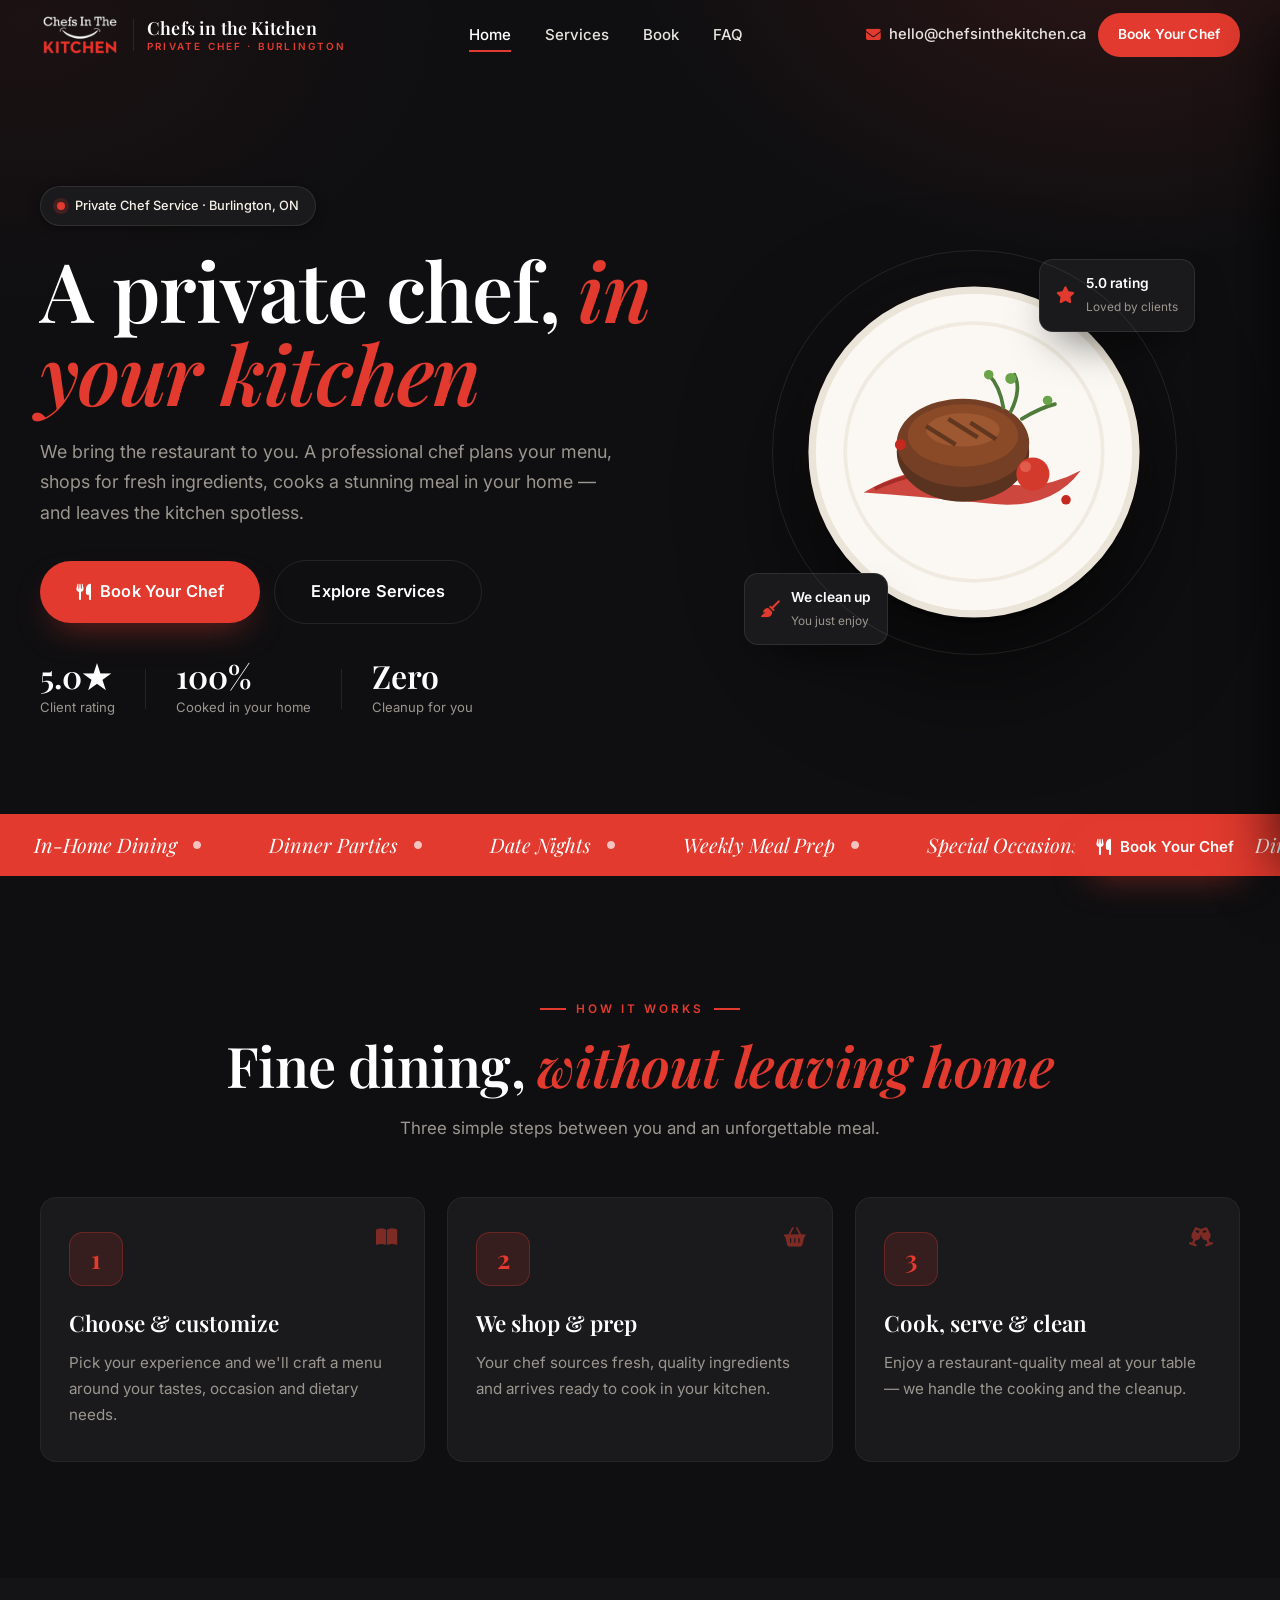
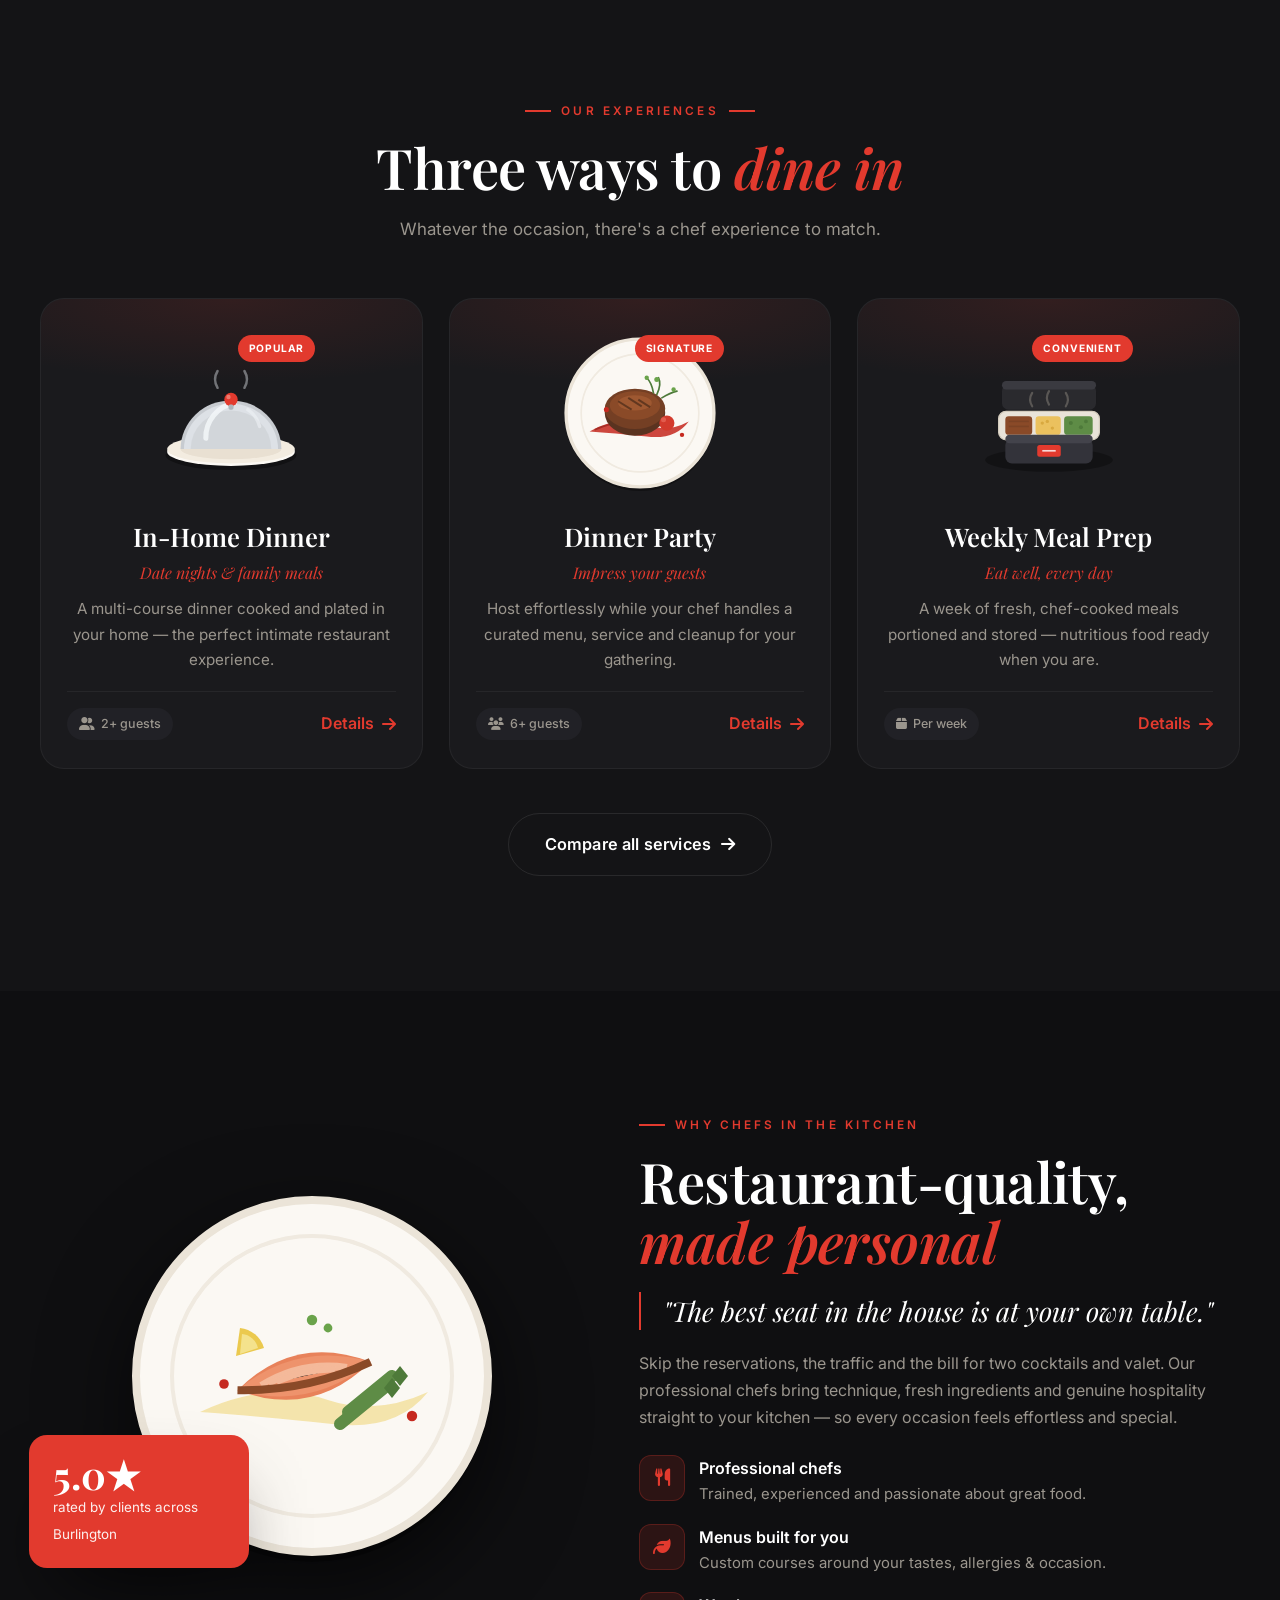
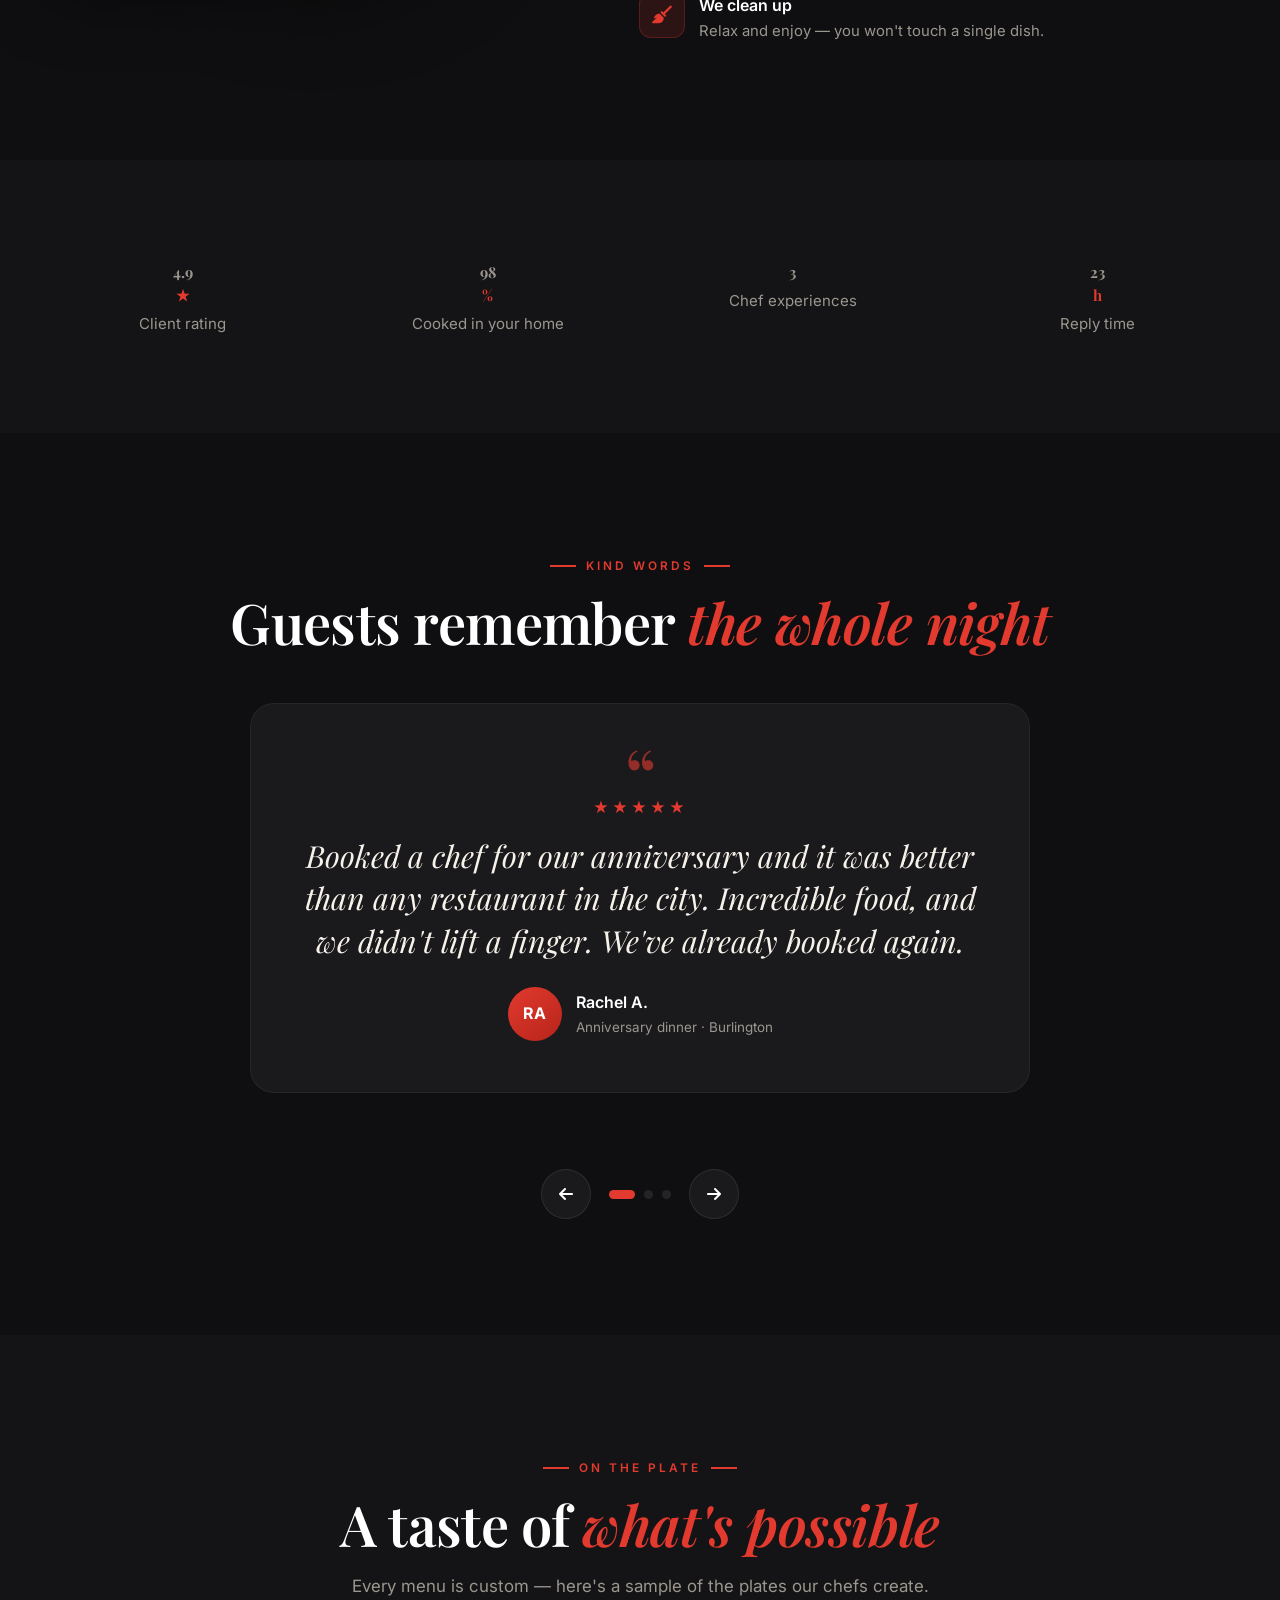
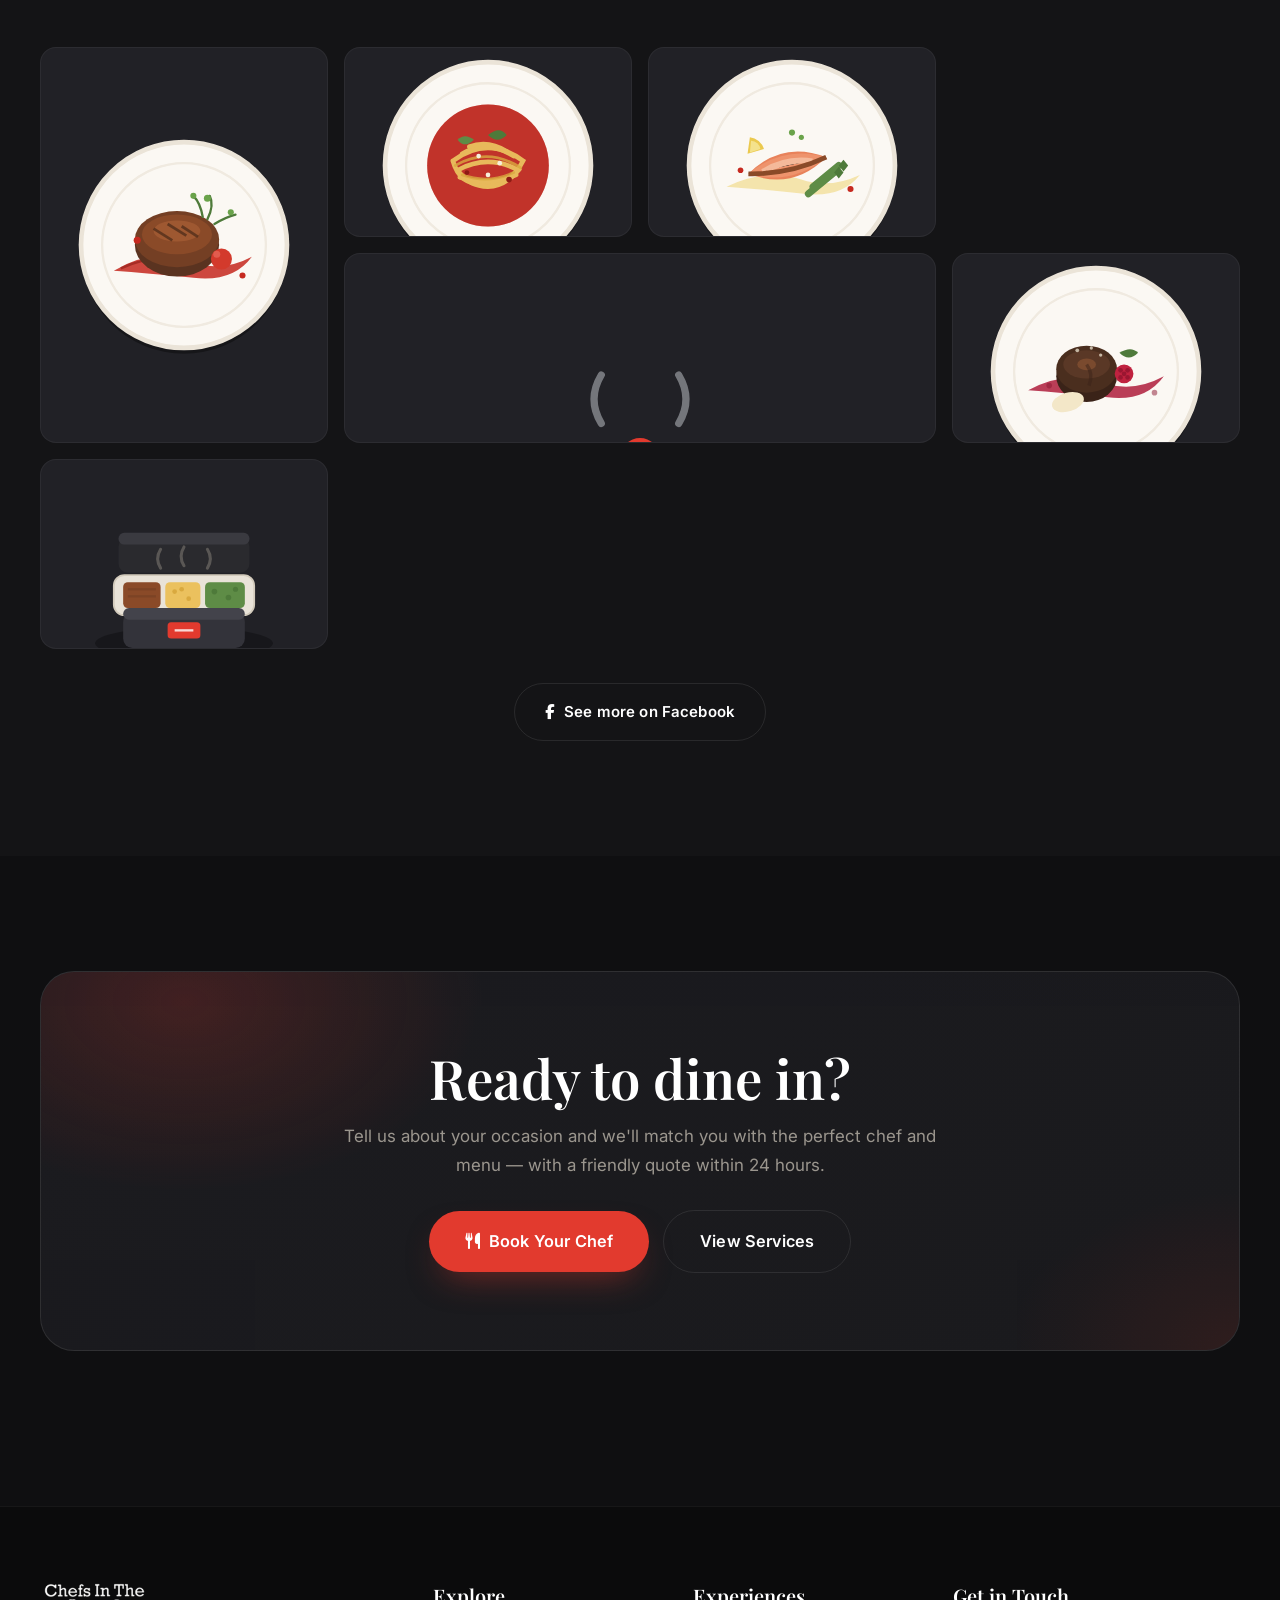
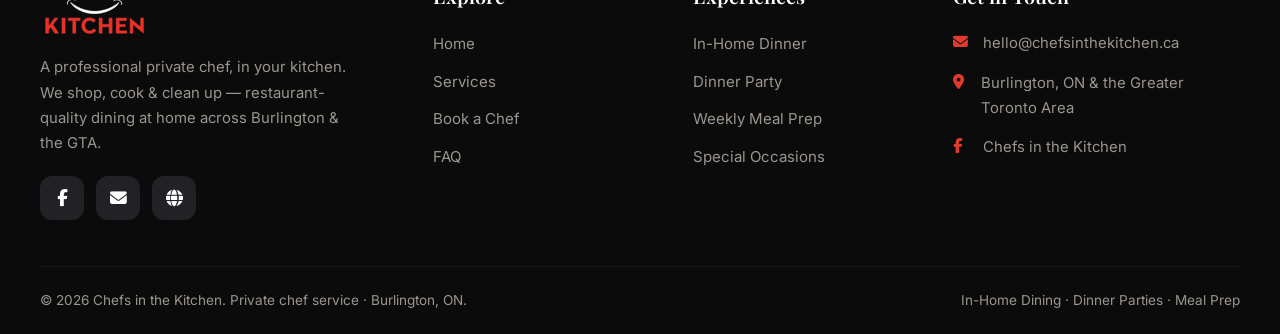
==== index.html @ 3c507fe3 "Chefs in the Kitchen: professional dark private-chef website Home, Services (packages + inclusions +" ====
<!DOCTYPE html>
<html lang="en">
<head>
  <meta charset="UTF-8" />
  <meta name="viewport" content="width=device-width, initial-scale=1.0" />
  <title>Chefs in the Kitchen | Private Chef Service in Burlington, ON</title>
  <meta name="description" content="Chefs in the Kitchen brings a professional private chef into your home. We shop, cook a restaurant-quality meal, and clean up — for date nights, dinner parties and weekly meal prep across Burlington and the GTA." />
  <meta name="theme-color" content="#141416" />
  <meta property="og:type" content="website" />
  <meta property="og:site_name" content="Chefs in the Kitchen" />
  <meta property="og:title" content="Chefs in the Kitchen | Private Chef Service" />
  <meta property="og:description" content="A professional private chef, in your kitchen. We shop, cook & clean up — restaurant-quality dining at home." />

  <link rel="icon" type="image/svg+xml" href="assets/favicon.svg" />
  <link rel="preconnect" href="https://fonts.googleapis.com" />
  <link rel="preconnect" href="https://fonts.gstatic.com" crossorigin />
  <link href="https://fonts.googleapis.com/css2?family=Playfair+Display:ital,wght@0,500..700;1,500..600&family=Inter:wght@400;500;600&display=swap" rel="stylesheet" />
  <link rel="stylesheet" href="https://cdnjs.cloudflare.com/ajax/libs/font-awesome/6.5.1/css/all.min.css" />
  <link rel="stylesheet" href="css/styles.css" />

  <script type="application/ld+json">
  {
    "@context": "https://schema.org",
    "@type": "FoodEstablishment",
    "additionalType": "https://schema.org/Chef",
    "name": "Chefs in the Kitchen",
    "description": "Private chef service — a professional chef shops, cooks a restaurant-quality meal in your home, and cleans up.",
    "priceRange": "$$$",
    "email": "hello@chefsinthekitchen.ca",
    "url": "https://chefsinthekitchen.ca",
    "areaServed": ["Burlington", "Oakville", "Hamilton", "Greater Toronto Area"],
    "sameAs": ["https://www.facebook.com/chefsinthekitchen.official/"]
  }
  </script>
</head>
<body>

  <!-- ============ HEADER ============ -->
  <header class="site-header" id="header">
    <div class="container nav">
      <a href="index.html" class="brand" aria-label="Chefs in the Kitchen home">
        <img src="assets/logo-mark.png" alt="Chefs in the Kitchen" class="brand-logo" />
        <span class="brand-name"><b>Chefs in the Kitchen</b><small>Private Chef · Burlington</small></span>
      </a>
      <nav class="nav-links" aria-label="Primary">
        <a href="index.html" class="active">Home</a>
        <a href="services.html">Services</a>
        <a href="book.html">Book</a>
        <a href="book.html#faq">FAQ</a>
      </nav>
      <div class="nav-actions">
        <a href="mailto:hello@chefsinthekitchen.ca" class="nav-phone"><i class="fa-solid fa-envelope"></i> hello@chefsinthekitchen.ca</a>
        <a href="book.html#quote" class="btn btn--sm">Book Your Chef</a>
        <button class="menu-toggle" id="menuToggle" aria-label="Open menu"><i class="fa-solid fa-bars"></i></button>
      </div>
    </div>
  </header>

  <!-- ============ MOBILE DRAWER ============ -->
  <div class="scrim" id="scrim"></div>
  <aside class="mobile-drawer" id="drawer" aria-label="Mobile menu">
    <div class="drawer-head">
      <img src="assets/logo-mark.png" alt="Chefs in the Kitchen" style="height:44px" />
      <button class="drawer-close" id="drawerClose" aria-label="Close menu"><i class="fa-solid fa-xmark"></i></button>
    </div>
    <nav>
      <a href="index.html" class="active">Home <i class="fa-solid fa-chevron-right"></i></a>
      <a href="services.html">Services <i class="fa-solid fa-chevron-right"></i></a>
      <a href="book.html">Book <i class="fa-solid fa-chevron-right"></i></a>
      <a href="book.html#faq">FAQ <i class="fa-solid fa-chevron-right"></i></a>
    </nav>
    <div class="drawer-cta">
      <a href="book.html#quote" class="btn btn--block">Book Your Chef</a>
      <a href="services.html" class="btn btn--ghost btn--block">View Services</a>
    </div>
    <div class="drawer-contact">
      <a href="mailto:hello@chefsinthekitchen.ca"><i class="fa-solid fa-envelope"></i> hello@chefsinthekitchen.ca</a>
      <span><i class="fa-solid fa-location-dot"></i> Burlington &amp; the GTA</span>
      <a href="https://www.facebook.com/chefsinthekitchen.official/" target="_blank" rel="noopener"><i class="fa-brands fa-facebook-f"></i> Chefs in the Kitchen</a>
    </div>
  </aside>

  <!-- ============ HERO ============ -->
  <section class="hero">
    <div class="container hero-grid">
      <div class="hero-content">
        <span class="hero-badge reveal"><span class="dot"></span> Private Chef Service · Burlington, ON</span>
        <h1 class="hero-title reveal d1">A private chef, <em>in your kitchen</em></h1>
        <p class="hero-sub reveal d2">We bring the restaurant to you. A professional chef plans your menu, shops for fresh ingredients, cooks a stunning meal in your home — and leaves the kitchen spotless.</p>
        <div class="hero-ctas reveal d3">
          <a href="book.html#quote" class="btn btn--lg"><i class="fa-solid fa-utensils"></i> Book Your Chef</a>
          <a href="services.html" class="btn btn--ghost btn--lg">Explore Services</a>
        </div>
        <div class="hero-meta reveal d4">
          <div class="m"><b>5.0★</b><span>Client rating</span></div>
          <div class="divider"></div>
          <div class="m"><b>100%</b><span>Cooked in your home</span></div>
          <div class="divider"></div>
          <div class="m"><b>Zero</b><span>Cleanup for you</span></div>
        </div>
      </div>
      <div class="hero-visual" id="heroVisual">
        <div class="hero-frame">
          <img src="assets/dishes/plated-steak.svg" alt="Restaurant-quality plated dish" class="hero-plate" />
          <div class="hero-tag t1"><i class="fa-solid fa-star"></i><div><b>5.0 rating</b><small>Loved by clients</small></div></div>
          <div class="hero-tag t2"><i class="fa-solid fa-broom"></i><div><b>We clean up</b><small>You just enjoy</small></div></div>
        </div>
      </div>
    </div>
  </section>

  <!-- ============ MARQUEE ============ -->
  <div class="marquee" aria-hidden="true">
    <div class="marquee-track">
      <span class="marquee-item">In-Home Dining <i class="fa-solid fa-circle"></i></span>
      <span class="marquee-item">Dinner Parties <i class="fa-solid fa-circle"></i></span>
      <span class="marquee-item">Date Nights <i class="fa-solid fa-circle"></i></span>
      <span class="marquee-item">Weekly Meal Prep <i class="fa-solid fa-circle"></i></span>
      <span class="marquee-item">Special Occasions <i class="fa-solid fa-circle"></i></span>
      <span class="marquee-item">In-Home Dining <i class="fa-solid fa-circle"></i></span>
      <span class="marquee-item">Dinner Parties <i class="fa-solid fa-circle"></i></span>
      <span class="marquee-item">Date Nights <i class="fa-solid fa-circle"></i></span>
      <span class="marquee-item">Weekly Meal Prep <i class="fa-solid fa-circle"></i></span>
      <span class="marquee-item">Special Occasions <i class="fa-solid fa-circle"></i></span>
    </div>
  </div>

  <!-- ============ HOW IT WORKS ============ -->
  <section class="section" id="how">
    <div class="container center">
      <span class="eyebrow eyebrow--center reveal">How It Works</span>
      <h2 class="section-title reveal d1">Fine dining, <em>without leaving home</em></h2>
      <p class="section-lead reveal d2">Three simple steps between you and an unforgettable meal.</p>
    </div>
    <div class="container">
      <div class="steps">
        <div class="step reveal d1"><div class="step-num">1</div><i class="fa-solid fa-book-open step-ic"></i><h3>Choose &amp; customize</h3><p>Pick your experience and we'll craft a menu around your tastes, occasion and dietary needs.</p></div>
        <div class="step reveal d2"><div class="step-num">2</div><i class="fa-solid fa-basket-shopping step-ic"></i><h3>We shop &amp; prep</h3><p>Your chef sources fresh, quality ingredients and arrives ready to cook in your kitchen.</p></div>
        <div class="step reveal d3"><div class="step-num">3</div><i class="fa-solid fa-champagne-glasses step-ic"></i><h3>Cook, serve &amp; clean</h3><p>Enjoy a restaurant-quality meal at your table — we handle the cooking and the cleanup.</p></div>
      </div>
    </div>
  </section>

  <!-- ============ SERVICES ============ -->
  <section class="section section--alt" id="services">
    <div class="container center">
      <span class="eyebrow eyebrow--center reveal">Our Experiences</span>
      <h2 class="section-title reveal d1">Three ways to <em>dine in</em></h2>
      <p class="section-lead reveal d2">Whatever the occasion, there's a chef experience to match.</p>
    </div>
    <div class="container">
      <div class="dish-grid">
        <article class="dish-card reveal d1">
          <div class="dish-media"><span class="dish-tag">Popular</span><img src="assets/dishes/cloche.svg" alt="In-home dinner" /></div>
          <h3 class="dish-name">In-Home Dinner</h3>
          <p class="dish-es">Date nights &amp; family meals</p>
          <p class="dish-desc">A multi-course dinner cooked and plated in your home — the perfect intimate restaurant experience.</p>
          <div class="dish-foot"><span class="pill"><i class="fa-solid fa-user-group"></i> 2+ guests</span><a href="services.html" class="link-arrow">Details <i class="fa-solid fa-arrow-right"></i></a></div>
        </article>
        <article class="dish-card reveal d2">
          <div class="dish-media"><span class="dish-tag">Signature</span><img src="assets/dishes/plated-steak.svg" alt="Dinner party" /></div>
          <h3 class="dish-name">Dinner Party</h3>
          <p class="dish-es">Impress your guests</p>
          <p class="dish-desc">Host effortlessly while your chef handles a curated menu, service and cleanup for your gathering.</p>
          <div class="dish-foot"><span class="pill"><i class="fa-solid fa-users"></i> 6+ guests</span><a href="services.html" class="link-arrow">Details <i class="fa-solid fa-arrow-right"></i></a></div>
        </article>
        <article class="dish-card reveal d3">
          <div class="dish-media"><span class="dish-tag">Convenient</span><img src="assets/dishes/meal-prep.svg" alt="Weekly meal prep" /></div>
          <h3 class="dish-name">Weekly Meal Prep</h3>
          <p class="dish-es">Eat well, every day</p>
          <p class="dish-desc">A week of fresh, chef-cooked meals portioned and stored — nutritious food ready when you are.</p>
          <div class="dish-foot"><span class="pill"><i class="fa-solid fa-box"></i> Per week</span><a href="services.html" class="link-arrow">Details <i class="fa-solid fa-arrow-right"></i></a></div>
        </article>
      </div>
      <div class="center" style="margin-top:44px"><a href="services.html" class="btn btn--ghost btn--lg reveal">Compare all services <i class="fa-solid fa-arrow-right"></i></a></div>
    </div>
  </section>

  <!-- ============ STORY ============ -->
  <section class="section" id="about">
    <div class="container story-grid">
      <div class="story-collage reveal-scale">
        <div class="story-frame"><img src="assets/dishes/salmon.svg" alt="Chef-prepared dish" class="story-plate-main" /></div>
        <div class="story-badge"><b>5.0★</b><span>rated by clients across Burlington</span></div>
      </div>
      <div class="story-text">
        <span class="eyebrow reveal">Why Chefs in the Kitchen</span>
        <h2 class="section-title reveal d1">Restaurant-quality, <em>made personal</em></h2>
        <p class="story-quote reveal d2">"The best seat in the house is at your own table."</p>
        <p class="reveal d2" style="color:var(--text-soft)">Skip the reservations, the traffic and the bill for two cocktails and valet. Our professional chefs bring technique, fresh ingredients and genuine hospitality straight to your kitchen — so every occasion feels effortless and special.</p>
        <div class="story-features">
          <div class="story-feature reveal d1"><span class="ic"><i class="fa-solid fa-utensils"></i></span><div><b>Professional chefs</b><p>Trained, experienced and passionate about great food.</p></div></div>
          <div class="story-feature reveal d2"><span class="ic"><i class="fa-solid fa-leaf"></i></span><div><b>Menus built for you</b><p>Custom courses around your tastes, allergies &amp; occasion.</p></div></div>
          <div class="story-feature reveal d3"><span class="ic"><i class="fa-solid fa-broom"></i></span><div><b>We clean up</b><p>Relax and enjoy — you won't touch a single dish.</p></div></div>
        </div>
      </div>
    </div>
  </section>

  <!-- ============ STATS ============ -->
  <section class="section--tight section--alt">
    <div class="container">
      <div class="stats">
        <div class="stat reveal d1"><b><span data-count="5.0">0</span><span class="suffix">★</span></b><span>Client rating</span></div>
        <div class="stat reveal d2"><b><span data-count="100">0</span><span class="suffix">%</span></b><span>Cooked in your home</span></div>
        <div class="stat reveal d3"><b><span data-count="3">0</span></b><span>Chef experiences</span></div>
        <div class="stat reveal d4"><b><span data-count="24">0</span><span class="suffix">h</span></b><span>Reply time</span></div>
      </div>
    </div>
  </section>

  <!-- ============ TESTIMONIALS ============ -->
  <section class="section testimonials" id="reviews">
    <div class="container center">
      <span class="eyebrow eyebrow--center reveal">Kind Words</span>
      <h2 class="section-title reveal d1">Guests remember <em>the whole night</em></h2>
    </div>
    <div class="container">
      <div class="tst-viewport">
        <div class="tst-track" id="tstTrack">
          <div class="tst-slide"><div class="tst-card">
            <span class="quote-mark">&ldquo;</span><div class="tst-stars">★★★★★</div>
            <p class="tst-text">Booked a chef for our anniversary and it was better than any restaurant in the city. Incredible food, and we didn't lift a finger. We've already booked again.</p>
            <div class="tst-author"><div class="tst-avatar">RA</div><div class="who"><b>Rachel A.</b><span>Anniversary dinner · Burlington</span></div></div>
          </div></div>
          <div class="tst-slide"><div class="tst-card">
            <span class="quote-mark">&ldquo;</span><div class="tst-stars">★★★★★</div>
            <p class="tst-text">Our dinner party guests are still talking about it. The chef was professional, the menu was stunning, and the kitchen was spotless when they left. Effortless hosting.</p>
            <div class="tst-author"><div class="tst-avatar">MP</div><div class="who"><b>Michael P.</b><span>Dinner party · 8 guests</span></div></div>
          </div></div>
          <div class="tst-slide"><div class="tst-card">
            <span class="quote-mark">&ldquo;</span><div class="tst-stars">★★★★★</div>
            <p class="tst-text">The weekly meal prep changed our routine. Fresh, delicious, healthy meals ready to go — it's like having a personal chef on call. Worth every penny.</p>
            <div class="tst-author"><div class="tst-avatar">JL</div><div class="who"><b>Jenna L.</b><span>Weekly meal prep</span></div></div>
          </div></div>
        </div>
      </div>
      <div class="tst-controls">
        <button class="tst-arrow" id="tstPrev" aria-label="Previous review"><i class="fa-solid fa-arrow-left"></i></button>
        <div class="tst-dots" id="tstDots"></div>
        <button class="tst-arrow" id="tstNext" aria-label="Next review"><i class="fa-solid fa-arrow-right"></i></button>
      </div>
    </div>
  </section>

  <!-- ============ GALLERY ============ -->
  <section class="section section--alt" id="gallery">
    <div class="container center">
      <span class="eyebrow eyebrow--center reveal">On The Plate</span>
      <h2 class="section-title reveal d1">A taste of <em>what's possible</em></h2>
      <p class="section-lead reveal d2">Every menu is custom — here's a sample of the plates our chefs create.</p>
    </div>
    <div class="container">
      <div class="gallery reveal">
        <div class="gal-item tall" data-cap="Seared steak, red wine jus"><img src="assets/dishes/plated-steak.svg" alt="Plated steak" /><span class="gal-cap">Steak &amp; Jus</span></div>
        <div class="gal-item" data-cap="Fresh pasta, house sauce"><img src="assets/dishes/pasta.svg" alt="Pasta" /><span class="gal-cap">Fresh Pasta</span></div>
        <div class="gal-item" data-cap="Pan-seared salmon"><img src="assets/dishes/salmon.svg" alt="Salmon" /><span class="gal-cap">Salmon</span></div>
        <div class="gal-item wide" data-cap="Fine-dining service at home"><img src="assets/dishes/cloche.svg" alt="Cloche service" /><span class="gal-cap">Plated Service</span></div>
        <div class="gal-item" data-cap="Chocolate fondant &amp; berries"><img src="assets/dishes/dessert.svg" alt="Dessert" /><span class="gal-cap">Desserts</span></div>
        <div class="gal-item" data-cap="Fresh weekly meal prep"><img src="assets/dishes/meal-prep.svg" alt="Meal prep" /><span class="gal-cap">Meal Prep</span></div>
      </div>
      <div class="center" style="margin-top:34px"><a href="https://www.facebook.com/chefsinthekitchen.official/" target="_blank" rel="noopener" class="btn btn--ghost reveal"><i class="fa-brands fa-facebook-f"></i> See more on Facebook</a></div>
    </div>
  </section>

  <!-- ============ CTA ============ -->
  <section class="section">
    <div class="container">
      <div class="cta-band reveal-scale">
        <h2>Ready to dine in?</h2>
        <p>Tell us about your occasion and we'll match you with the perfect chef and menu — with a friendly quote within 24 hours.</p>
        <div class="hero-ctas">
          <a href="book.html#quote" class="btn btn--lg"><i class="fa-solid fa-utensils"></i> Book Your Chef</a>
          <a href="services.html" class="btn btn--ghost btn--lg">View Services</a>
        </div>
      </div>
    </div>
  </section>

  <!-- ============ FOOTER ============ -->
  <footer class="footer">
    <div class="container">
      <div class="footer-top">
        <div class="footer-brand">
          <img src="assets/logo-mark.png" alt="Chefs in the Kitchen" class="brand-logo-f" />
          <p>A professional private chef, in your kitchen. We shop, cook &amp; clean up — restaurant-quality dining at home across Burlington &amp; the GTA.</p>
          <div class="footer-social">
            <a href="https://www.facebook.com/chefsinthekitchen.official/" target="_blank" rel="noopener" aria-label="Facebook"><i class="fa-brands fa-facebook-f"></i></a>
            <a href="mailto:hello@chefsinthekitchen.ca" aria-label="Email"><i class="fa-solid fa-envelope"></i></a>
            <a href="https://chefsinthekitchen.ca" target="_blank" rel="noopener" aria-label="Website"><i class="fa-solid fa-globe"></i></a>
          </div>
        </div>
        <div>
          <h4>Explore</h4>
          <div class="footer-links"><a href="index.html">Home</a><a href="services.html">Services</a><a href="book.html">Book a Chef</a><a href="book.html#faq">FAQ</a></div>
        </div>
        <div>
          <h4>Experiences</h4>
          <div class="footer-links"><a href="services.html">In-Home Dinner</a><a href="services.html">Dinner Party</a><a href="services.html">Weekly Meal Prep</a><a href="book.html">Special Occasions</a></div>
        </div>
        <div>
          <h4>Get in Touch</h4>
          <div class="footer-contact">
            <a href="mailto:hello@chefsinthekitchen.ca"><i class="fa-solid fa-envelope"></i> hello@chefsinthekitchen.ca</a>
            <span><i class="fa-solid fa-location-dot"></i> Burlington, ON &amp; the Greater Toronto Area</span>
            <a href="https://www.facebook.com/chefsinthekitchen.official/" target="_blank" rel="noopener"><i class="fa-brands fa-facebook-f"></i> Chefs in the Kitchen</a>
          </div>
        </div>
      </div>
      <div class="footer-bottom">
        <span>© <span data-year>2026</span> Chefs in the Kitchen. Private chef service · Burlington, ON.</span>
        <span>In-Home Dining · Dinner Parties · Meal Prep</span>
      </div>
    </div>
  </footer>

  <!-- ============ LIGHTBOX ============ -->
  <div class="lightbox" id="lightbox" aria-hidden="true">
    <button class="lightbox-close" id="lbClose" aria-label="Close"><i class="fa-solid fa-xmark"></i></button>
    <button class="lightbox-nav prev" id="lbPrev" aria-label="Previous"><i class="fa-solid fa-chevron-left"></i></button>
    <button class="lightbox-nav next" id="lbNext" aria-label="Next"><i class="fa-solid fa-chevron-right"></i></button>
    <div><img id="lbImg" src="assets/dishes/plated-steak.svg" alt="" /><div class="lightbox-cap" id="lbCap"></div></div>
  </div>

  <a href="book.html#quote" class="fab-cta" aria-label="Book your chef"><i class="fa-solid fa-utensils"></i><span>Book Your Chef</span></a>
  <button class="to-top" id="toTop" aria-label="Back to top"><i class="fa-solid fa-arrow-up"></i></button>

  <script src="js/main.js"></script>
</body>
</html>
---- css/styles.css ----
/* ============================================================
   CHEFS IN THE KITCHEN — Private Chef Service (Burlington, ON)
   Dark, premium design system — black / red / white
   ============================================================ */

:root {
  --bg: #0F0F11;
  --bg-2: #141416;
  --surface: #1A1A1D;
  --surface-2: #212126;
  --surface-3: #2A2A31;
  --line: rgba(255,255,255,0.09);
  --line-2: rgba(255,255,255,0.05);

  --red: #E23A2E;
  --red-deep: #B7241A;
  --red-soft: rgba(226,58,46,0.14);

  --white: #FFFFFF;
  --cream: #F6F1E9;
  --text: #E8E5E0;
  --text-soft: #9B968E;

  --shadow-sm: 0 2px 12px rgba(0,0,0,0.4);
  --shadow-md: 0 20px 46px -18px rgba(0,0,0,0.7);
  --shadow-lg: 0 40px 80px -30px rgba(0,0,0,0.8);
  --shadow-red: 0 16px 34px -14px rgba(226,58,46,0.5);

  --r-sm: 10px;
  --r-md: 16px;
  --r-lg: 24px;
  --r-xl: 34px;

  --font-display: "Playfair Display", Georgia, serif;
  --font-body: "Inter", system-ui, -apple-system, sans-serif;

  --container: 1200px;
  --ease: cubic-bezier(0.22, 1, 0.36, 1);
}

*, *::before, *::after { box-sizing: border-box; margin: 0; padding: 0; }
html { scroll-behavior: smooth; -webkit-text-size-adjust: 100%; scroll-padding-top: 100px; }
body {
  font-family: var(--font-body); color: var(--text); background: var(--bg);
  line-height: 1.7; overflow-x: hidden; -webkit-font-smoothing: antialiased; font-weight: 400;
}
img, svg { display: block; max-width: 100%; }
a { color: inherit; text-decoration: none; }
button { font-family: inherit; cursor: pointer; border: none; background: none; }
ul { list-style: none; }
input, textarea, select, button { font-family: inherit; font-size: 1rem; color: inherit; }
::selection { background: var(--red); color: #fff; }

body::before {
  content: ""; position: fixed; inset: 0; z-index: -2;
  background:
    radial-gradient(900px 600px at 88% -8%, rgba(226,58,46,0.14), transparent 55%),
    radial-gradient(760px 520px at 2% 2%, rgba(226,58,46,0.06), transparent 55%),
    var(--bg);
}

/* Layout */
.container { width: min(100% - 44px, var(--container)); margin-inline: auto; }
.section { padding: clamp(72px, 9vw, 132px) 0; position: relative; }
.section--tight { padding: clamp(50px, 6vw, 88px) 0; }
.section--alt { background: var(--bg-2); }
.center { text-align: center; }

/* Type helpers */
.eyebrow {
  display: inline-flex; align-items: center; gap: 10px;
  font-size: 0.74rem; font-weight: 600; letter-spacing: 0.26em; text-transform: uppercase; color: var(--red);
}
.eyebrow::before { content: ""; width: 26px; height: 2px; background: var(--red); }
.eyebrow--center { justify-content: center; }
.eyebrow--center::after { content: ""; width: 26px; height: 2px; background: var(--red); }
.section-title {
  font-family: var(--font-display); font-weight: 600; color: var(--white);
  font-size: clamp(2.1rem, 4.6vw, 3.5rem); line-height: 1.08; letter-spacing: -0.01em; margin: 16px 0 0;
}
.section-title em { font-style: italic; color: var(--red); }
.section-lead { max-width: 62ch; margin-top: 18px; color: var(--text-soft); font-size: 1.06rem; }
.center .section-lead { margin-inline: auto; }
.text-red { color: var(--red); }

/* Buttons */
.btn {
  --bg: var(--red); --fg: #fff;
  position: relative; display: inline-flex; align-items: center; justify-content: center; gap: 10px;
  padding: 15px 30px; border-radius: 100px; font-weight: 600; font-size: 0.94rem; letter-spacing: 0.01em;
  background: var(--bg); color: var(--fg); box-shadow: var(--shadow-red);
  transition: transform 0.35s var(--ease), box-shadow 0.35s var(--ease), background 0.3s; overflow: hidden; isolation: isolate;
}
.btn::after { content: ""; position: absolute; inset: 0; z-index: -1; background: linear-gradient(120deg, transparent 30%, rgba(255,255,255,0.25) 50%, transparent 70%); transform: translateX(-120%); transition: transform 0.6s var(--ease); }
.btn:hover { transform: translateY(-3px); box-shadow: 0 24px 44px -16px rgba(226,58,46,0.6); }
.btn:hover::after { transform: translateX(120%); }
.btn--ghost { --bg: transparent; --fg: var(--white); box-shadow: none; border: 1.5px solid var(--line); }
.btn--ghost:hover { background: rgba(255,255,255,0.05); border-color: rgba(255,255,255,0.25); }
.btn--light { --bg: var(--cream); --fg: #17110E; box-shadow: var(--shadow-md); }
.btn--lg { padding: 17px 36px; font-size: 1.02rem; }
.btn--sm { padding: 10px 20px; font-size: 0.86rem; box-shadow: none; }
.btn--block { width: 100%; }
.link-arrow { display: inline-flex; align-items: center; gap: 8px; font-weight: 600; color: var(--red); }
.link-arrow i { transition: transform 0.3s var(--ease); }
.link-arrow:hover i { transform: translateX(5px); }

/* ============ HEADER ============ */
.site-header { position: fixed; top: 0; left: 0; right: 0; z-index: 100; transition: transform 0.4s var(--ease), background 0.4s, box-shadow 0.4s, backdrop-filter 0.4s; }
.site-header.scrolled { background: rgba(15,15,17,0.82); backdrop-filter: blur(16px) saturate(1.2); box-shadow: 0 8px 30px -18px rgba(0,0,0,0.9); border-bottom: 1px solid var(--line-2); }
.site-header.hidden { transform: translateY(-100%); }
.nav { display: flex; align-items: center; justify-content: space-between; gap: 20px; padding: 13px 0; }

/* brand lockup: logo + name */
.brand { display: flex; align-items: center; gap: 13px; }
.brand-logo { height: 44px; width: auto; transition: transform 0.4s var(--ease); }
.brand:hover .brand-logo { transform: scale(1.04); }
.brand-name { display: flex; flex-direction: column; line-height: 1.05; padding-left: 13px; border-left: 1px solid var(--line); }
.brand-name b { font-family: var(--font-display); font-weight: 600; font-size: 1.12rem; color: var(--white); letter-spacing: 0.01em; }
.brand-name small { font-size: 0.62rem; font-weight: 600; letter-spacing: 0.22em; text-transform: uppercase; color: var(--red); margin-top: 3px; }

.nav-links { display: flex; align-items: center; gap: 2px; }
.nav-links a { position: relative; padding: 9px 16px; border-radius: 100px; font-weight: 500; color: var(--text); font-size: 0.94rem; transition: color 0.25s; }
.nav-links a::after { content: ""; position: absolute; left: 16px; right: 16px; bottom: 5px; height: 2px; background: var(--red); transform: scaleX(0); transform-origin: left; transition: transform 0.3s var(--ease); }
.nav-links a:hover { color: var(--white); } .nav-links a:hover::after, .nav-links a.active::after { transform: scaleX(1); }
.nav-links a.active { color: var(--white); }
.nav-actions { display: flex; align-items: center; gap: 12px; }
.nav-phone { display: inline-flex; align-items: center; gap: 8px; font-weight: 500; color: var(--text); font-size: 0.92rem; }
.nav-phone i { color: var(--red); }
.nav-phone:hover { color: var(--white); }
.menu-toggle { display: none; width: 46px; height: 46px; border-radius: 12px; background: var(--red); color: #fff; font-size: 1.15rem; align-items: center; justify-content: center; box-shadow: var(--shadow-red); }

.mobile-drawer { position: fixed; inset: 0 0 0 auto; width: min(86vw, 360px); z-index: 200; background: var(--surface); transform: translateX(100%); transition: transform 0.5s var(--ease); padding: 26px; display: flex; flex-direction: column; gap: 8px; box-shadow: -30px 0 60px -30px rgba(0,0,0,0.8); overflow-y: auto; border-left: 1px solid var(--line); }
.mobile-drawer.open { transform: translateX(0); }
.drawer-head { display: flex; align-items: center; justify-content: space-between; margin-bottom: 18px; }
.drawer-close { width: 44px; height: 44px; border-radius: 12px; background: var(--surface-2); color: var(--text); font-size: 1.2rem; }
.mobile-drawer nav a { display: flex; align-items: center; justify-content: space-between; padding: 15px 16px; border-radius: 12px; font-size: 1.2rem; font-weight: 500; font-family: var(--font-display); border-bottom: 1px solid var(--line-2); color: var(--text); }
.mobile-drawer nav a:hover, .mobile-drawer nav a.active { background: var(--surface-2); color: var(--red); }
.drawer-cta { margin-top: 20px; display: flex; flex-direction: column; gap: 12px; }
.drawer-contact { margin-top: 18px; font-size: 0.92rem; color: var(--text-soft); display: grid; gap: 10px; }
.drawer-contact a { display: inline-flex; align-items: center; gap: 10px; }
.drawer-contact i { color: var(--red); width: 18px; }
.scrim { position: fixed; inset: 0; z-index: 150; background: rgba(0,0,0,0.6); opacity: 0; visibility: hidden; transition: opacity 0.4s, visibility 0.4s; backdrop-filter: blur(2px); }
.scrim.show { opacity: 1; visibility: visible; }

/* ============ HERO (no orbit) ============ */
.hero { position: relative; padding: clamp(130px, 16vw, 186px) 0 clamp(60px, 8vw, 96px); overflow: hidden; }
.hero-grid { display: grid; grid-template-columns: 1.08fr 0.92fr; gap: 44px; align-items: center; }
.hero-badge { display: inline-flex; align-items: center; gap: 10px; padding: 8px 16px; background: var(--surface); border: 1px solid var(--line); border-radius: 100px; font-size: 0.8rem; font-weight: 500; color: var(--cream); box-shadow: var(--shadow-sm); }
.hero-badge .dot { width: 8px; height: 8px; border-radius: 50%; background: var(--red); box-shadow: 0 0 0 4px rgba(226,58,46,0.2); animation: pulse 2s infinite; }
@keyframes pulse { 0%,100% { box-shadow: 0 0 0 4px rgba(226,58,46,0.22); } 50% { box-shadow: 0 0 0 8px rgba(226,58,46,0); } }
.hero-title { font-family: var(--font-display); font-weight: 600; color: var(--white); font-size: clamp(2.9rem, 6.4vw, 5.2rem); line-height: 1.02; letter-spacing: -0.015em; margin: 22px 0 0; }
.hero-title em { font-style: italic; color: var(--red); }
.hero-sub { margin-top: 22px; max-width: 52ch; font-size: 1.12rem; color: var(--text-soft); }
.hero-ctas { margin-top: 32px; display: flex; flex-wrap: wrap; gap: 14px; align-items: center; }
.hero-meta { margin-top: 36px; display: flex; gap: 30px; flex-wrap: wrap; align-items: center; }
.hero-meta .m b { font-family: var(--font-display); font-size: 2rem; color: var(--white); line-height: 1; display: block; font-weight: 600; }
.hero-meta .m span { font-size: 0.82rem; color: var(--text-soft); margin-top: 4px; display: block; }
.hero-meta .divider { width: 1px; height: 40px; background: var(--line); }

.hero-visual { position: relative; display: grid; place-items: center; min-height: 440px; }
.hero-frame { position: relative; width: min(460px, 100%); aspect-ratio: 1 / 1; display: grid; place-items: center; }
.hero-frame::before { content: ""; position: absolute; inset: 10%; border-radius: 50%; background: radial-gradient(circle, rgba(226,58,46,0.35), transparent 62%); filter: blur(26px); }
.hero-frame::after { content: ""; position: absolute; inset: 6%; border-radius: 50%; border: 1px solid var(--line); }
.hero-plate { position: relative; width: 80%; filter: drop-shadow(0 44px 60px rgba(0,0,0,0.65)); animation: floatY 7s var(--ease) infinite; }
@keyframes floatY { 0%,100% { transform: translateY(0); } 50% { transform: translateY(-12px); } }
.hero-tag { position: absolute; display: flex; align-items: center; gap: 11px; background: var(--surface); border: 1px solid var(--line); padding: 12px 16px; border-radius: 14px; box-shadow: var(--shadow-md); font-size: 0.86rem; }
.hero-tag i { color: var(--red); font-size: 1.05rem; }
.hero-tag b { color: var(--white); font-weight: 600; display: block; }
.hero-tag small { color: var(--text-soft); font-size: 0.74rem; }
.hero-tag.t1 { top: 8%; right: 2%; }
.hero-tag.t2 { bottom: 8%; left: 0; }

/* ============ MARQUEE ============ */
.marquee { background: var(--red); color: #fff; overflow: hidden; }
.marquee-track { display: flex; width: max-content; animation: marquee 30s linear infinite; }
.marquee:hover .marquee-track { animation-play-state: paused; }
.marquee-item { display: inline-flex; align-items: center; gap: 16px; padding: 14px 34px; font-family: var(--font-display); font-style: italic; font-size: 1.25rem; white-space: nowrap; }
.marquee-item i { font-size: 0.5rem; opacity: 0.7; }
@keyframes marquee { to { transform: translateX(-50%); } }

/* ============ STEPS ============ */
.steps { display: grid; grid-template-columns: repeat(3, 1fr); gap: 22px; margin-top: 54px; }
.step { background: var(--surface); border-radius: var(--r-md); padding: 34px 28px; border: 1px solid var(--line-2); position: relative; transition: transform 0.4s var(--ease), border-color 0.4s; }
.step:hover { transform: translateY(-6px); border-color: rgba(226,58,46,0.4); }
.step-num { width: 54px; height: 54px; border-radius: 14px; display: grid; place-items: center; font-family: var(--font-display); font-size: 1.6rem; font-weight: 700; background: var(--red-soft); color: var(--red); margin-bottom: 18px; border: 1px solid rgba(226,58,46,0.3); }
.step h3 { font-family: var(--font-display); font-size: 1.4rem; font-weight: 600; color: var(--white); }
.step p { color: var(--text-soft); font-size: 0.95rem; margin-top: 8px; }
.step .step-ic { position: absolute; top: 30px; right: 26px; font-size: 1.2rem; color: var(--red); opacity: 0.5; }

/* ============ SERVICE / DISH CARDS ============ */
.dish-grid { display: grid; grid-template-columns: repeat(3, 1fr); gap: 26px; margin-top: 54px; }
.dish-card { position: relative; background: var(--surface); border-radius: var(--r-lg); padding: 30px 26px 28px; text-align: center; border: 1px solid var(--line-2); overflow: hidden; transition: transform 0.5s var(--ease), border-color 0.5s; }
.dish-card::before { content: ""; position: absolute; inset: 0 0 auto; height: 120px; background: radial-gradient(120% 100% at 50% 0%, rgba(226,58,46,0.12), transparent 70%); }
.dish-card:hover { transform: translateY(-10px); border-color: rgba(226,58,46,0.4); }
.dish-media { position: relative; width: 168px; height: 168px; margin: 0 auto 18px; }
.dish-media img { width: 100%; height: 100%; transition: transform 0.6s var(--ease); }
.dish-card:hover .dish-media img { transform: scale(1.07); }
.dish-tag { position: absolute; top: 6px; right: 0; background: var(--red); color: #fff; font-size: 0.64rem; font-weight: 700; letter-spacing: 0.08em; text-transform: uppercase; padding: 5px 11px; border-radius: 100px; }
.dish-name { font-family: var(--font-display); font-size: 1.6rem; font-weight: 600; color: var(--white); }
.dish-es { color: var(--red); font-style: italic; font-family: var(--font-display); font-size: 1rem; }
.dish-desc { margin-top: 10px; color: var(--text-soft); font-size: 0.95rem; }
.dish-foot { margin-top: 18px; padding-top: 16px; border-top: 1px solid var(--line-2); display: flex; align-items: center; justify-content: space-between; gap: 10px; }
.dish-price { font-weight: 700; color: var(--white); }
.dish-price small { font-weight: 400; color: var(--text-soft); }
.pill { display: inline-flex; align-items: center; gap: 6px; font-size: 0.78rem; font-weight: 500; padding: 5px 12px; border-radius: 100px; background: var(--surface-2); color: var(--text-soft); }

/* ============ STORY / ABOUT ============ */
.story-grid { display: grid; grid-template-columns: 0.95fr 1.05fr; gap: 56px; align-items: center; }
.story-collage { position: relative; }
.story-frame { position: relative; width: min(400px, 100%); margin-inline: auto; }
.story-frame::before { content: ""; position: absolute; inset: 8%; border-radius: 50%; background: radial-gradient(circle, rgba(226,58,46,0.28), transparent 62%); filter: blur(24px); }
.story-plate-main { position: relative; width: 100%; filter: drop-shadow(0 30px 44px rgba(0,0,0,0.6)); }
.story-badge { position: absolute; bottom: 2%; left: -2%; background: var(--red); color: #fff; border-radius: 18px; padding: 20px 24px; box-shadow: var(--shadow-lg); max-width: 220px; }
.story-badge b { font-family: var(--font-display); font-size: 2.4rem; display: block; line-height: 1; font-weight: 700; }
.story-badge span { font-size: 0.84rem; opacity: 0.92; }
.story-quote { font-family: var(--font-display); font-style: italic; font-size: 1.7rem; line-height: 1.4; color: var(--white); margin: 20px 0; padding-left: 22px; border-left: 2px solid var(--red); }
.story-features { display: grid; gap: 16px; margin-top: 24px; }
.story-feature { display: flex; gap: 14px; align-items: flex-start; }
.story-feature .ic { flex: 0 0 auto; width: 46px; height: 46px; border-radius: 12px; display: grid; place-items: center; background: var(--red-soft); color: var(--red); font-size: 1.1rem; border: 1px solid rgba(226,58,46,0.25); }
.story-feature b { font-weight: 600; color: var(--white); }
.story-feature p { color: var(--text-soft); font-size: 0.93rem; }

/* ============ STATS ============ */
.stats { display: grid; grid-template-columns: repeat(4, 1fr); gap: 20px; }
.stat { text-align: center; padding: 20px; }
.stat b { font-family: var(--font-display); font-weight: 700; display: block; font-size: clamp(2.6rem, 5vw, 3.6rem); line-height: 1; color: var(--white); }
.stat span { color: var(--text-soft); margin-top: 8px; display: block; font-size: 0.94rem; }
.stat .suffix { color: var(--red); }

/* ============ TESTIMONIALS ============ */
.testimonials { position: relative; }
.tst-viewport { overflow: hidden; margin-top: 44px; }
.tst-track { display: flex; transition: transform 0.6s var(--ease); }
.tst-slide { flex: 0 0 100%; padding: 6px; }
.tst-card { background: var(--surface); border-radius: var(--r-lg); padding: clamp(32px, 4vw, 54px); border: 1px solid var(--line-2); text-align: center; max-width: 780px; margin-inline: auto; }
.tst-card .quote-mark { font-family: var(--font-display); font-size: 5rem; line-height: 0.5; color: var(--red); opacity: 0.6; height: 32px; display: block; }
.tst-stars { color: var(--red); font-size: 0.95rem; letter-spacing: 3px; margin: 8px 0 14px; }
.tst-text { font-family: var(--font-display); font-size: clamp(1.4rem, 2.6vw, 1.9rem); line-height: 1.4; font-style: italic; color: var(--cream); }
.tst-author { margin-top: 24px; display: flex; align-items: center; justify-content: center; gap: 14px; }
.tst-avatar { width: 54px; height: 54px; border-radius: 50%; display: grid; place-items: center; font-weight: 700; color: #fff; background: linear-gradient(140deg, var(--red), var(--red-deep)); }
.tst-author .who { text-align: left; }
.tst-author b { font-weight: 600; color: var(--white); }
.tst-author span { display: block; font-size: 0.84rem; color: var(--text-soft); }
.tst-controls { display: flex; align-items: center; justify-content: center; gap: 18px; margin-top: 28px; }
.tst-arrow { width: 50px; height: 50px; border-radius: 50%; background: var(--surface); color: var(--white); display: grid; place-items: center; border: 1px solid var(--line); transition: background 0.25s, transform 0.25s; }
.tst-arrow:hover { background: var(--red); transform: scale(1.08); }
.tst-dots { display: flex; gap: 9px; }
.tst-dot { width: 9px; height: 9px; border-radius: 50%; background: var(--line); transition: all 0.3s; }
.tst-dot.active { background: var(--red); width: 26px; border-radius: 6px; }

/* ============ GALLERY ============ */
.gallery { display: grid; grid-template-columns: repeat(4, 1fr); grid-auto-rows: 190px; gap: 16px; margin-top: 46px; }
.gal-item { position: relative; border-radius: var(--r-md); overflow: hidden; cursor: pointer; background: var(--surface-2); border: 1px solid var(--line-2); display: grid; place-items: center; }
.gal-item img { width: 82%; transition: transform 0.6s var(--ease); }
.gal-item.tall { grid-row: span 2; } .gal-item.wide { grid-column: span 2; }
.gal-item::after { content: "\f00e"; font-family: "Font Awesome 6 Free"; font-weight: 900; position: absolute; inset: 0; display: grid; place-items: center; color: #fff; background: linear-gradient(160deg, rgba(226,58,46,0), rgba(0,0,0,0.72)); opacity: 0; transition: opacity 0.4s; font-size: 1.3rem; }
.gal-item:hover::after { opacity: 1; } .gal-item:hover img { transform: scale(1.08); }
.gal-cap { position: absolute; left: 14px; bottom: 12px; z-index: 2; color: #fff; font-weight: 500; font-size: 0.9rem; opacity: 0; transform: translateY(8px); transition: opacity 0.4s, transform 0.4s; text-shadow: 0 2px 8px rgba(0,0,0,0.6); }
.gal-item:hover .gal-cap { opacity: 1; transform: translateY(0); }
.lightbox { position: fixed; inset: 0; z-index: 300; background: rgba(0,0,0,0.92); display: grid; place-items: center; padding: 30px; opacity: 0; visibility: hidden; transition: opacity 0.35s, visibility 0.35s; backdrop-filter: blur(6px); }
.lightbox.show { opacity: 1; visibility: visible; }
.lightbox img { width: min(80vw, 460px); animation: popIn 0.4s var(--ease); }
.lightbox-cap { color: var(--cream); font-family: var(--font-display); font-style: italic; font-size: 1.5rem; margin-top: 18px; text-align: center; }
.lightbox-close { position: absolute; top: 24px; right: 26px; width: 50px; height: 50px; border-radius: 50%; background: rgba(255,255,255,0.1); color: #fff; font-size: 1.3rem; }
.lightbox-nav { position: absolute; top: 50%; transform: translateY(-50%); width: 54px; height: 54px; border-radius: 50%; background: rgba(255,255,255,0.1); color: #fff; font-size: 1.3rem; display: grid; place-items: center; }
.lightbox-nav.prev { left: 20px; } .lightbox-nav.next { right: 20px; }
@keyframes popIn { from { transform: scale(0.9); opacity: 0; } to { transform: scale(1); opacity: 1; } }

/* ============ CTA ============ */
.cta-band { background: linear-gradient(135deg, #1B1B1F, var(--surface)); border: 1px solid var(--line); border-radius: var(--r-xl); padding: clamp(46px, 6vw, 78px); position: relative; overflow: hidden; text-align: center; }
.cta-band::before { content: ""; position: absolute; inset: 0; opacity: 0.9; background: radial-gradient(500px 320px at 12% 8%, rgba(226,58,46,0.22), transparent 60%), radial-gradient(420px 300px at 100% 100%, rgba(226,58,46,0.12), transparent 55%); }
.cta-band > * { position: relative; }
.cta-band h2 { font-family: var(--font-display); font-size: clamp(2.2rem, 4.6vw, 3.4rem); font-weight: 600; line-height: 1.05; color: var(--white); }
.cta-band p { max-width: 56ch; margin: 16px auto 0; color: var(--text-soft); font-size: 1.06rem; }
.cta-band .hero-ctas { justify-content: center; margin-top: 30px; }

/* ============ FOOTER ============ */
.footer { background: #0B0B0C; color: var(--text-soft); padding-top: 72px; margin-top: 40px; border-top: 1px solid var(--line-2); }
.footer-top { display: grid; grid-template-columns: 1.6fr 1fr 1fr 1.3fr; gap: 40px; padding-bottom: 46px; border-bottom: 1px solid var(--line-2); }
.footer h4 { color: var(--white); font-family: var(--font-display); font-size: 1.25rem; margin-bottom: 18px; font-weight: 600; }
.footer-brand .brand-logo-f { height: 60px; }
.footer-brand p { margin-top: 16px; max-width: 36ch; font-size: 0.93rem; }
.footer-links { display: grid; gap: 12px; }
.footer-links a { font-size: 0.94rem; transition: color 0.25s, padding-left 0.25s; }
.footer-links a:hover { color: var(--red); padding-left: 5px; }
.footer-contact { display: grid; gap: 14px; font-size: 0.93rem; }
.footer-contact a, .footer-contact span { display: flex; gap: 12px; align-items: flex-start; }
.footer-contact i { color: var(--red); width: 18px; margin-top: 4px; }
.footer-social { display: flex; gap: 12px; margin-top: 20px; }
.footer-social a { width: 44px; height: 44px; border-radius: 12px; background: var(--surface-2); display: grid; place-items: center; color: #fff; font-size: 1.05rem; transition: background 0.3s, transform 0.3s; }
.footer-social a:hover { background: var(--red); transform: translateY(-4px); }
.footer-bottom { display: flex; align-items: center; justify-content: space-between; gap: 16px; padding: 22px 0; flex-wrap: wrap; font-size: 0.85rem; }
.footer-bottom a:hover { color: var(--red); }

/* ============ FLOATING ACTIONS ============ */
.fab-cta { position: fixed; bottom: 26px; right: 24px; z-index: 90; display: inline-flex; align-items: center; gap: 10px; padding: 14px 22px; border-radius: 100px; background: var(--red); color: #fff; font-weight: 600; font-size: 0.94rem; box-shadow: var(--shadow-red); transition: transform 0.3s var(--ease), box-shadow 0.3s; }
.fab-cta i { font-size: 1.02rem; }
.fab-cta:hover { transform: translateY(-3px); box-shadow: 0 22px 40px -14px rgba(226,58,46,0.6); }
@media (max-width: 560px) { .fab-cta span { display: none; } .fab-cta { padding: 16px; } }
.to-top { position: fixed; bottom: 26px; left: 24px; z-index: 90; width: 50px; height: 50px; border-radius: 50%; background: var(--surface-2); border: 1px solid var(--line); color: #fff; display: grid; place-items: center; font-size: 1.05rem; opacity: 0; visibility: hidden; transform: translateY(14px); transition: opacity 0.35s, transform 0.35s, visibility 0.35s; }
.to-top.show { opacity: 1; visibility: visible; transform: translateY(0); }

/* ============ TOAST ============ */
.toast-wrap { position: fixed; bottom: 26px; left: 50%; transform: translateX(-50%); z-index: 400; display: grid; gap: 10px; width: min(92vw, 400px); }
.toast { background: var(--surface-3); color: var(--white); padding: 15px 18px; border-radius: 12px; display: flex; align-items: center; gap: 12px; box-shadow: var(--shadow-lg); transform: translateY(20px); opacity: 0; transition: transform 0.4s var(--ease), opacity 0.4s; border-left: 3px solid var(--red); border-top: 1px solid var(--line); }
.toast.show { transform: translateY(0); opacity: 1; }
.toast i { color: var(--red); font-size: 1.15rem; }

/* ============ PAGE HERO ============ */
.page-hero { padding: clamp(138px, 15vw, 188px) 0 clamp(40px, 5vw, 64px); text-align: center; position: relative; overflow: hidden; }
.page-hero h1 { font-family: var(--font-display); font-weight: 600; color: var(--white); font-size: clamp(2.8rem, 6vw, 4.6rem); line-height: 1.02; letter-spacing: -0.015em; margin-top: 14px; }
.page-hero p { max-width: 60ch; margin: 18px auto 0; color: var(--text-soft); font-size: 1.1rem; }
.breadcrumbs { display: inline-flex; gap: 8px; font-size: 0.84rem; color: var(--text-soft); }
.breadcrumbs a:hover { color: var(--red); }

/* ============ MENU PAGE ============ */
.menu-filter { display: flex; flex-wrap: wrap; justify-content: center; gap: 10px; margin: 40px 0 8px; }
.filter-btn { padding: 11px 22px; border-radius: 100px; background: var(--surface); border: 1px solid var(--line); font-weight: 500; color: var(--text-soft); display: inline-flex; align-items: center; gap: 8px; transition: all 0.3s var(--ease); }
.filter-btn:hover { border-color: var(--red); color: var(--white); transform: translateY(-2px); }
.filter-btn.active { background: var(--red); color: #fff; border-color: var(--red); box-shadow: var(--shadow-red); }
.filter-count { background: rgba(255,255,255,0.18); border-radius: 100px; padding: 1px 8px; font-size: 0.74rem; }
.filter-btn:not(.active) .filter-count { background: var(--surface-2); }
.menu-grid { display: grid; grid-template-columns: repeat(3, 1fr); gap: 26px; margin-top: 34px; }
.menu-card { background: var(--surface); border-radius: var(--r-lg); border: 1px solid var(--line-2); overflow: hidden; display: flex; flex-direction: column; transition: transform 0.5s var(--ease), border-color 0.5s; }
.menu-card:hover { transform: translateY(-8px); border-color: rgba(226,58,46,0.4); }
.menu-card.hide { display: none; }
.menu-card-media { position: relative; padding: 24px; background: radial-gradient(120% 120% at 50% 0%, var(--surface-2), var(--surface)); display: grid; place-items: center; }
.menu-card-media img { width: 148px; height: 148px; transition: transform 0.6s var(--ease); }
.menu-card:hover .menu-card-media img { transform: scale(1.06); }
.menu-badges { position: absolute; top: 14px; left: 14px; display: flex; flex-direction: column; gap: 6px; }
.menu-badge { font-size: 0.62rem; font-weight: 700; letter-spacing: 0.06em; text-transform: uppercase; padding: 4px 10px; border-radius: 100px; background: var(--red); color: #fff; }
.menu-badge.veg { background: #4E7A3A; } .menu-badge.pop { background: var(--cream); color: #17110E; }
.menu-card-body { padding: 22px 24px 24px; display: flex; flex-direction: column; flex: 1; }
.menu-card-body .top { display: flex; justify-content: space-between; align-items: baseline; gap: 12px; }
.menu-card-body h3 { font-family: var(--font-display); font-size: 1.45rem; font-weight: 600; color: var(--white); }
.menu-card-body .es { color: var(--red); font-style: italic; font-family: var(--font-display); font-size: 0.98rem; }
.menu-card-body .price { font-weight: 700; color: var(--white); white-space: nowrap; }
.menu-card-body p { color: var(--text-soft); font-size: 0.92rem; margin: 10px 0 16px; flex: 1; }
.menu-card-foot { display: flex; flex-wrap: wrap; gap: 7px; margin-top: auto; }
.menu-empty { text-align: center; padding: 60px 20px; color: var(--text-soft); grid-column: 1/-1; display: none; }
.menu-note { margin-top: 40px; background: var(--surface); border: 1px dashed rgba(226,58,46,0.5); border-radius: var(--r-md); padding: 22px 26px; display: flex; align-items: center; gap: 18px; flex-wrap: wrap; justify-content: center; text-align: center; }
.menu-note i { color: var(--red); font-size: 1.4rem; }

/* ============ PACKAGES ============ */
.pkg-grid { display: grid; grid-template-columns: repeat(3, 1fr); gap: 26px; margin-top: 50px; align-items: stretch; }
.pkg { background: var(--surface); border-radius: var(--r-lg); border: 1px solid var(--line-2); padding: 34px 30px; display: flex; flex-direction: column; position: relative; transition: transform 0.4s var(--ease), border-color 0.4s; }
.pkg:hover { transform: translateY(-8px); border-color: rgba(226,58,46,0.4); }
.pkg.featured { background: linear-gradient(165deg, #241012, var(--surface)); border-color: rgba(226,58,46,0.5); transform: scale(1.03); box-shadow: var(--shadow-lg); }
.pkg.featured:hover { transform: scale(1.03) translateY(-8px); }
.pkg-flag { position: absolute; top: -14px; left: 50%; transform: translateX(-50%); background: var(--red); color: #fff; font-weight: 700; font-size: 0.68rem; letter-spacing: 0.1em; text-transform: uppercase; padding: 6px 16px; border-radius: 100px; box-shadow: var(--shadow-red); white-space: nowrap; }
.pkg-name { font-family: var(--font-display); font-size: 1.75rem; font-weight: 600; color: var(--white); }
.pkg-for { font-size: 0.9rem; color: var(--text-soft); margin-top: 4px; }
.pkg-price { margin: 20px 0; display: flex; align-items: flex-end; gap: 6px; }
.pkg-price .cur { font-weight: 600; font-size: 1rem; margin-bottom: 10px; color: var(--red); }
.pkg-price b { font-family: var(--font-display); font-size: 3.2rem; line-height: 0.9; font-weight: 700; color: var(--white); }
.pkg-price span { color: var(--text-soft); font-size: 0.9rem; margin-bottom: 10px; }
.pkg-list { display: grid; gap: 12px; margin: 4px 0 26px; }
.pkg-list li { display: flex; gap: 11px; align-items: flex-start; font-size: 0.95rem; color: var(--text); }
.pkg-list i { color: var(--red); margin-top: 4px; }
.pkg .btn { margin-top: auto; }

.events { display: grid; grid-template-columns: repeat(4, 1fr); gap: 18px; margin-top: 46px; }
.event { background: var(--surface); border-radius: var(--r-md); padding: 28px 22px; text-align: center; border: 1px solid var(--line-2); transition: transform 0.4s var(--ease), background 0.4s, border-color 0.4s; }
.event:hover { transform: translateY(-6px); background: var(--red); border-color: var(--red); }
.event .ic { font-size: 1.7rem; color: var(--red); transition: color 0.4s; }
.event:hover .ic { color: #fff; }
.event h3 { font-family: var(--font-display); font-size: 1.3rem; margin: 12px 0 6px; font-weight: 600; color: var(--white); }
.event p { font-size: 0.9rem; color: var(--text-soft); transition: color 0.4s; }
.event:hover p { color: rgba(255,255,255,0.9); }

/* ============ QUOTE FORM ============ */
.quote-wrap { display: grid; grid-template-columns: 1fr 1.2fr; gap: 40px; align-items: stretch; }
.quote-side { background: linear-gradient(165deg, #241012, var(--surface)); color: var(--text); border: 1px solid var(--line); border-radius: var(--r-lg); padding: clamp(30px, 4vw, 46px); position: relative; overflow: hidden; display: flex; flex-direction: column; }
.quote-side::after { content: ""; position: absolute; inset: 0; background: radial-gradient(400px 300px at 100% 0%, rgba(226,58,46,0.25), transparent 60%); }
.quote-side > * { position: relative; }
.quote-side h2 { font-family: var(--font-display); font-size: clamp(1.9rem, 3vw, 2.5rem); font-weight: 600; line-height: 1.1; color: var(--white); }
.quote-side p { margin-top: 14px; color: var(--text-soft); }
.quote-benefits { display: grid; gap: 16px; margin-top: 28px; }
.quote-benefit { display: flex; gap: 14px; align-items: flex-start; }
.quote-benefit i { width: 40px; height: 40px; border-radius: 12px; background: rgba(255,255,255,0.06); display: grid; place-items: center; color: var(--red); flex: 0 0 auto; border: 1px solid var(--line); }
.quote-benefit b { display: block; color: var(--white); font-weight: 600; }
.quote-benefit span { font-size: 0.9rem; color: var(--text-soft); }
.quote-live { margin-top: auto; padding-top: 26px; }
.quote-live-card { background: rgba(255,255,255,0.05); border: 1px solid var(--line); border-radius: var(--r-md); padding: 22px; }
.quote-live-card .label { font-size: 0.78rem; letter-spacing: 0.12em; text-transform: uppercase; color: var(--text-soft); }
.quote-live-card .est { font-family: var(--font-display); font-size: 2.6rem; font-weight: 700; line-height: 1; margin: 8px 0 4px; color: var(--white); }
.quote-live-card small { color: var(--text-soft); font-size: 0.84rem; }
.quote-form { background: var(--surface); border-radius: var(--r-lg); border: 1px solid var(--line-2); padding: clamp(26px, 3.5vw, 40px); }
.stepper { display: flex; align-items: center; gap: 8px; margin-bottom: 28px; }
.stepper .st { display: flex; align-items: center; gap: 8px; flex: 1; }
.stepper .st .n { width: 32px; height: 32px; border-radius: 50%; display: grid; place-items: center; font-weight: 700; font-size: 0.9rem; background: var(--surface-2); color: var(--text-soft); flex: 0 0 auto; transition: all 0.35s; }
.stepper .st .t { font-size: 0.85rem; font-weight: 500; color: var(--text-soft); }
.stepper .st .bar { flex: 1; height: 2px; border-radius: 2px; background: var(--line); }
.stepper .st.active .n, .stepper .st.done .n { background: var(--red); color: #fff; }
.stepper .st.active .t, .stepper .st.done .t { color: var(--white); }
.stepper .st.done .bar { background: var(--red); }
.fstep { display: none; animation: fade 0.4s var(--ease); }
.fstep.active { display: block; }
@keyframes fade { from { opacity: 0; transform: translateY(10px); } to { opacity: 1; transform: translateY(0); } }
.field { margin-bottom: 18px; }
.field label { display: block; font-weight: 500; font-size: 0.92rem; margin-bottom: 8px; color: var(--text); }
.field label .req { color: var(--red); }
.field input, .field textarea, .field select { width: 100%; padding: 13px 15px; border-radius: 10px; border: 1.5px solid var(--line); background: var(--bg-2); color: var(--text); transition: border 0.25s, box-shadow 0.25s; }
.field input::placeholder, .field textarea::placeholder { color: #6E6A63; }
.field input:focus, .field textarea:focus, .field select:focus { outline: none; border-color: var(--red); box-shadow: 0 0 0 4px rgba(226,58,46,0.15); }
.field textarea { resize: vertical; min-height: 96px; }
.field-row { display: grid; grid-template-columns: 1fr 1fr; gap: 16px; }
.hp { position: absolute; left: -9999px; opacity: 0; height: 0; }
.chip-select { display: flex; flex-wrap: wrap; gap: 10px; }
.chip-opt { position: relative; }
.chip-opt input { position: absolute; opacity: 0; inset: 0; cursor: pointer; }
.chip-opt span { display: inline-flex; align-items: center; gap: 8px; padding: 10px 16px; border-radius: 100px; border: 1.5px solid var(--line); background: var(--bg-2); color: var(--text); font-weight: 500; font-size: 0.92rem; transition: all 0.25s; cursor: pointer; }
.chip-opt input:checked + span { background: var(--red); color: #fff; border-color: var(--red); box-shadow: var(--shadow-red); }
.chip-opt input:focus-visible + span { box-shadow: 0 0 0 4px rgba(226,58,46,0.25); }
.range-wrap { margin: 6px 0 4px; }
.range-head { display: flex; justify-content: space-between; align-items: baseline; margin-bottom: 10px; }
.range-val { font-family: var(--font-display); font-size: 2rem; font-weight: 700; color: var(--red); }
.range-val span { font-size: 1rem; color: var(--text-soft); font-family: var(--font-body); font-weight: 400; }
input[type=range] { -webkit-appearance: none; appearance: none; width: 100%; height: 7px; border-radius: 7px; background: var(--surface-2); outline: none; padding: 0; }
input[type=range]::-webkit-slider-thumb { -webkit-appearance: none; appearance: none; width: 26px; height: 26px; border-radius: 50%; background: var(--red); border: 4px solid var(--surface); box-shadow: var(--shadow-red); cursor: pointer; transition: transform 0.2s; }
input[type=range]::-webkit-slider-thumb:hover { transform: scale(1.12); }
input[type=range]::-moz-range-thumb { width: 26px; height: 26px; border-radius: 50%; background: var(--red); border: 4px solid var(--surface); cursor: pointer; }
.range-scale { display: flex; justify-content: space-between; font-size: 0.78rem; color: var(--text-soft); margin-top: 8px; }
.form-nav { display: flex; justify-content: space-between; gap: 12px; margin-top: 26px; }
.form-nav .btn--ghost.hidden { visibility: hidden; }
.form-success { display: none; text-align: center; padding: 20px 10px; animation: fade 0.5s var(--ease); }
.form-success.show { display: block; }
.form-success .check { width: 84px; height: 84px; margin: 0 auto 18px; border-radius: 50%; background: var(--red); color: #fff; display: grid; place-items: center; font-size: 2.2rem; animation: popIn 0.5s var(--ease); box-shadow: var(--shadow-red); }
.form-success h3 { font-family: var(--font-display); font-size: 2rem; font-weight: 600; color: var(--white); }
.form-success p { color: var(--text-soft); margin: 10px auto 22px; max-width: 42ch; }

/* ============ FAQ ============ */
.faq { max-width: 820px; margin: 44px auto 0; display: grid; gap: 14px; }
.faq-item { background: var(--surface); border: 1px solid var(--line-2); border-radius: var(--r-md); overflow: hidden; transition: border-color 0.3s; }
.faq-item.open { border-color: rgba(226,58,46,0.4); }
.faq-q { width: 100%; text-align: left; padding: 22px 24px; display: flex; align-items: center; justify-content: space-between; gap: 16px; font-weight: 600; font-size: 1.15rem; font-family: var(--font-display); color: var(--white); }
.faq-q .ic { flex: 0 0 auto; width: 32px; height: 32px; border-radius: 50%; background: var(--surface-2); color: var(--red); display: grid; place-items: center; transition: transform 0.4s var(--ease), background 0.3s, color 0.3s; }
.faq-item.open .faq-q .ic { transform: rotate(45deg); background: var(--red); color: #fff; }
.faq-a { max-height: 0; overflow: hidden; transition: max-height 0.45s var(--ease); }
.faq-a p { padding: 0 24px 24px; color: var(--text-soft); }

/* ============ CONTACT ============ */
.contact-grid { display: grid; grid-template-columns: repeat(3, 1fr); gap: 22px; margin-top: 46px; }
.contact-card { background: var(--surface); border: 1px solid var(--line-2); border-radius: var(--r-lg); padding: 34px 28px; text-align: center; transition: transform 0.4s var(--ease), border-color 0.4s; }
.contact-card:hover { transform: translateY(-6px); border-color: rgba(226,58,46,0.4); }
.contact-card .ic { width: 60px; height: 60px; border-radius: 16px; margin: 0 auto 16px; display: grid; place-items: center; font-size: 1.5rem; background: var(--red-soft); color: var(--red); border: 1px solid rgba(226,58,46,0.25); }
.contact-card h3 { font-family: var(--font-display); font-size: 1.35rem; font-weight: 600; color: var(--white); }
.contact-card p { color: var(--text-soft); margin: 6px 0 4px; }
.contact-card a { color: var(--red); font-weight: 600; }

/* ============ REVEAL ============ */
.reveal { opacity: 0; transform: translateY(34px); transition: opacity 0.8s var(--ease), transform 0.8s var(--ease); }
.reveal.in { opacity: 1; transform: none; }
.reveal.d1 { transition-delay: 0.08s; } .reveal.d2 { transition-delay: 0.16s; } .reveal.d3 { transition-delay: 0.24s; } .reveal.d4 { transition-delay: 0.32s; }
.reveal-scale { opacity: 0; transform: scale(0.94); transition: opacity 0.7s var(--ease), transform 0.7s var(--ease); }
.reveal-scale.in { opacity: 1; transform: none; }

/* ============ RESPONSIVE ============ */
@media (max-width: 1080px) { .footer-top { grid-template-columns: 1fr 1fr; gap: 34px; } .gallery { grid-template-columns: repeat(3, 1fr); } }
@media (max-width: 940px) {
  .nav-links, .nav-phone { display: none; }
  .menu-toggle { display: flex; }
  .nav-actions .btn:not(.menu-toggle) { display: none; }
  .brand-name small { display: none; }
  .hero-grid { grid-template-columns: 1fr; text-align: center; }
  .hero-sub { margin-inline: auto; }
  .hero-ctas, .hero-meta { justify-content: center; }
  .hero-visual { min-height: 340px; order: -1; margin-bottom: 10px; }
  .story-grid { grid-template-columns: 1fr; gap: 40px; }
  .story-collage { max-width: 400px; margin-inline: auto; }
  .steps { grid-template-columns: 1fr; }
  .stats { grid-template-columns: repeat(2, 1fr); }
  .quote-wrap { grid-template-columns: 1fr; }
  .events { grid-template-columns: repeat(2, 1fr); }
}
@media (max-width: 760px) {
  .dish-grid, .menu-grid, .pkg-grid, .contact-grid { grid-template-columns: 1fr; }
  .pkg.featured { transform: none; } .pkg.featured:hover { transform: translateY(-8px); }
  .gallery { grid-template-columns: repeat(2, 1fr); grid-auto-rows: 150px; }
  .gal-item.wide { grid-column: span 2; }
  .footer-top { grid-template-columns: 1fr; }
  .cta-band { border-radius: var(--r-lg); }
  .field-row { grid-template-columns: 1fr; }
  .stepper .st .t { display: none; }
  .hero-meta .divider { display: none; }
  .hero-tag.t1 { top: 2%; right: 0; } .hero-tag.t2 { bottom: 2%; }
}
@media (max-width: 480px) { .stats { grid-template-columns: 1fr 1fr; gap: 8px; } }

@media (prefers-reduced-motion: reduce) {
  *, *::before, *::after { animation-duration: 0.001ms !important; animation-iteration-count: 1 !important; transition-duration: 0.15s !important; scroll-behavior: auto !important; }
  .reveal, .reveal-scale { opacity: 1; transform: none; }
}
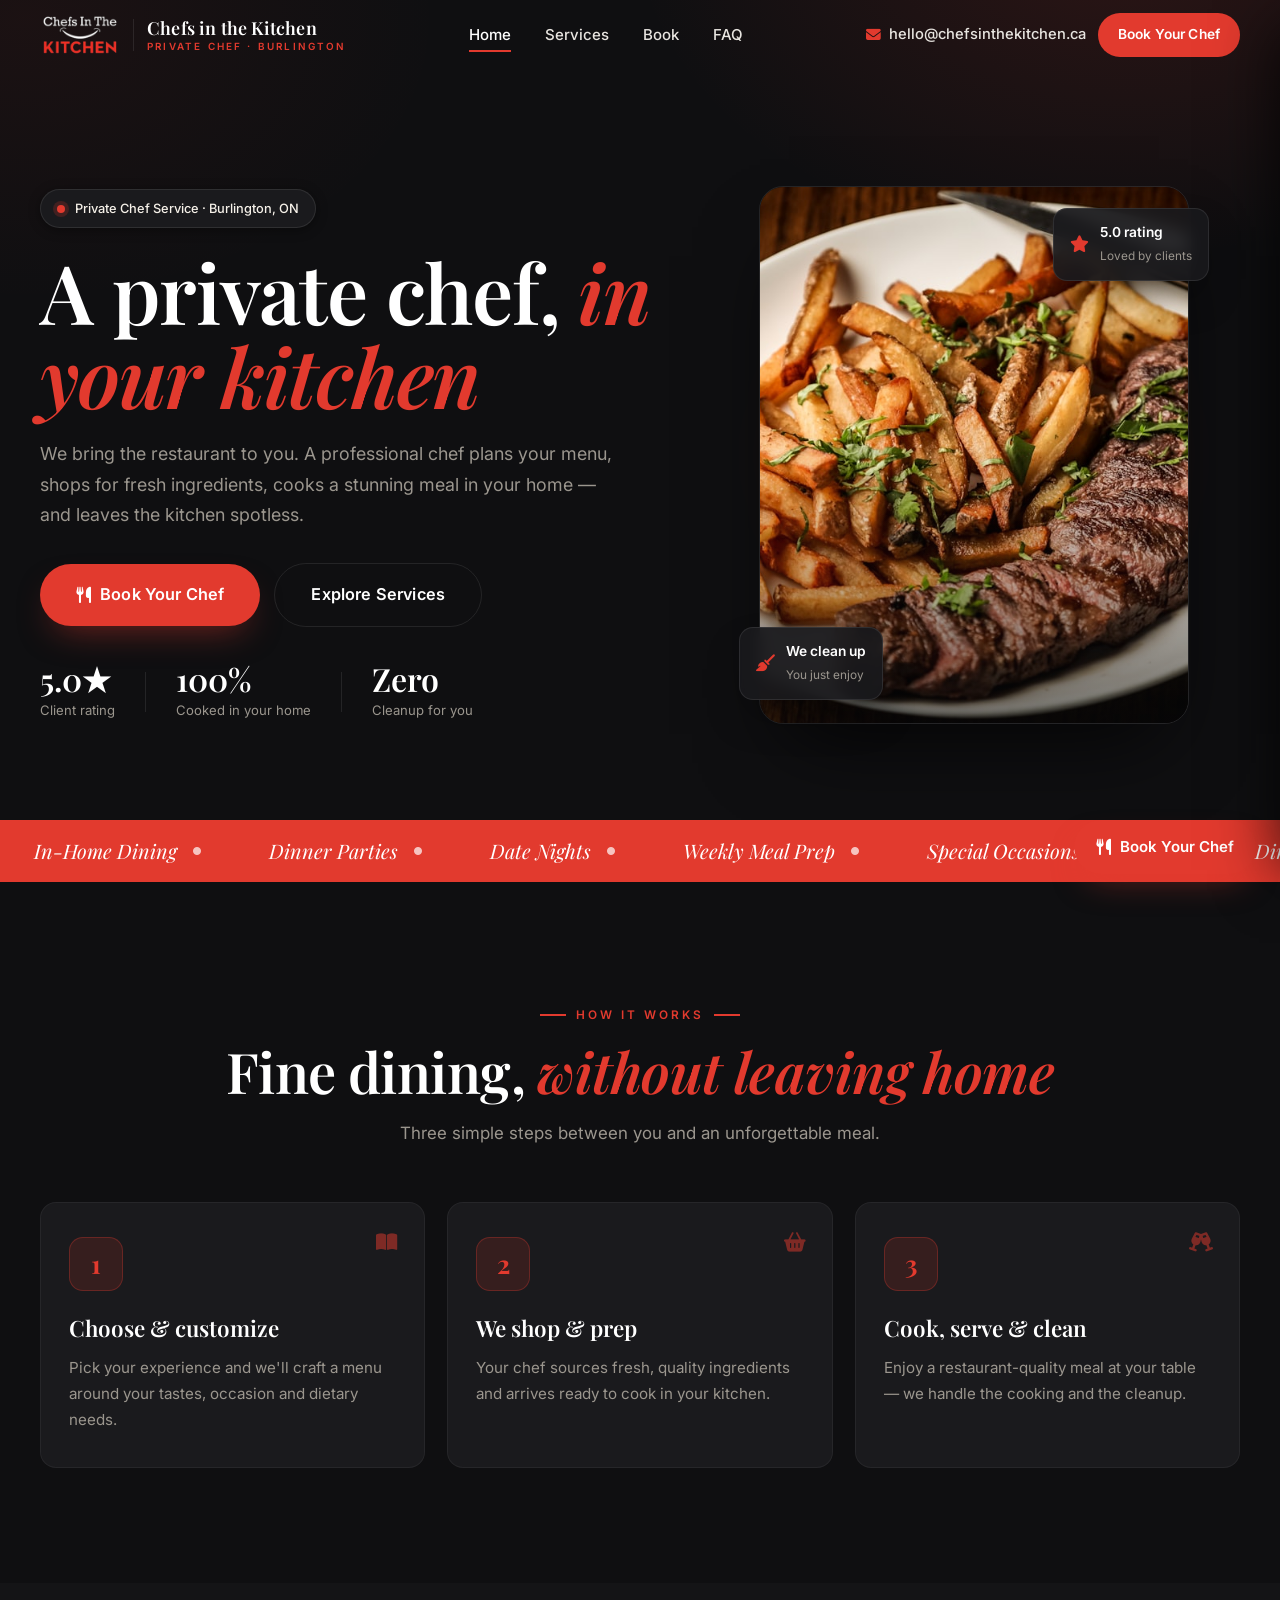
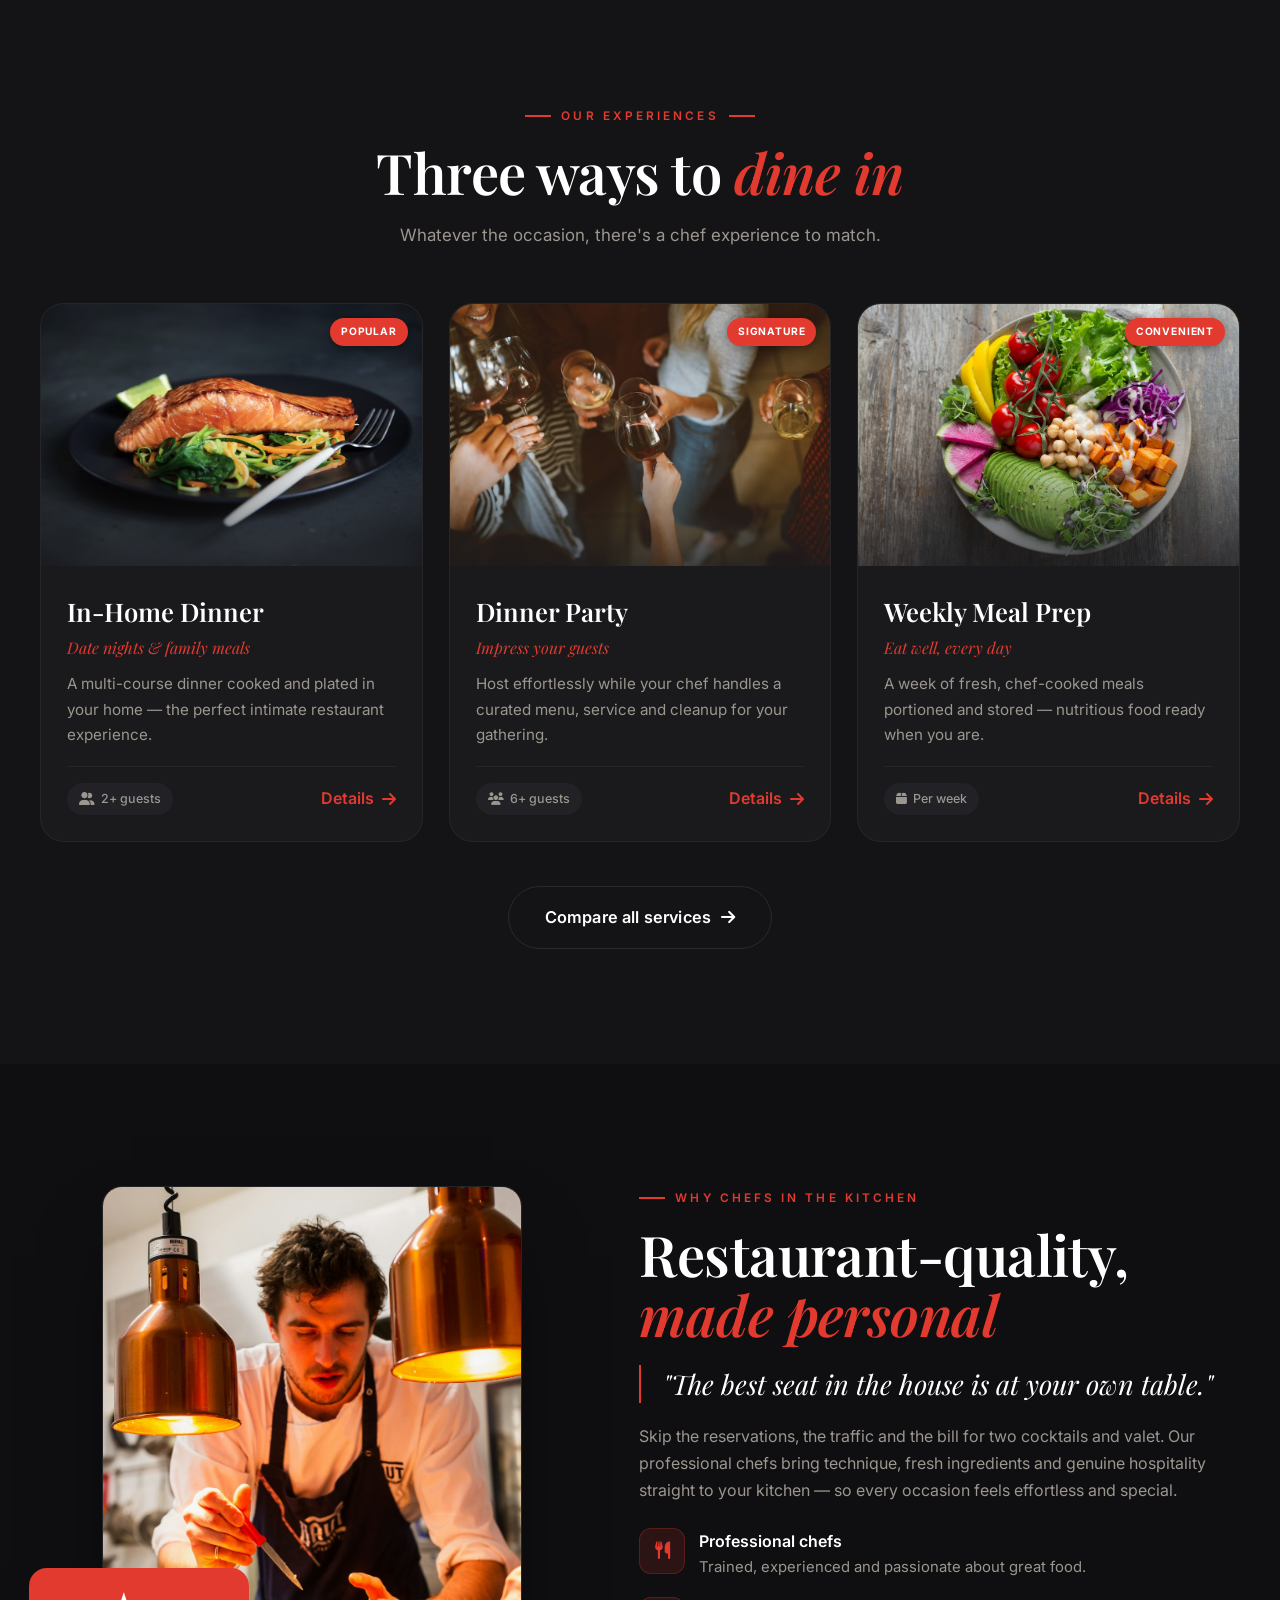
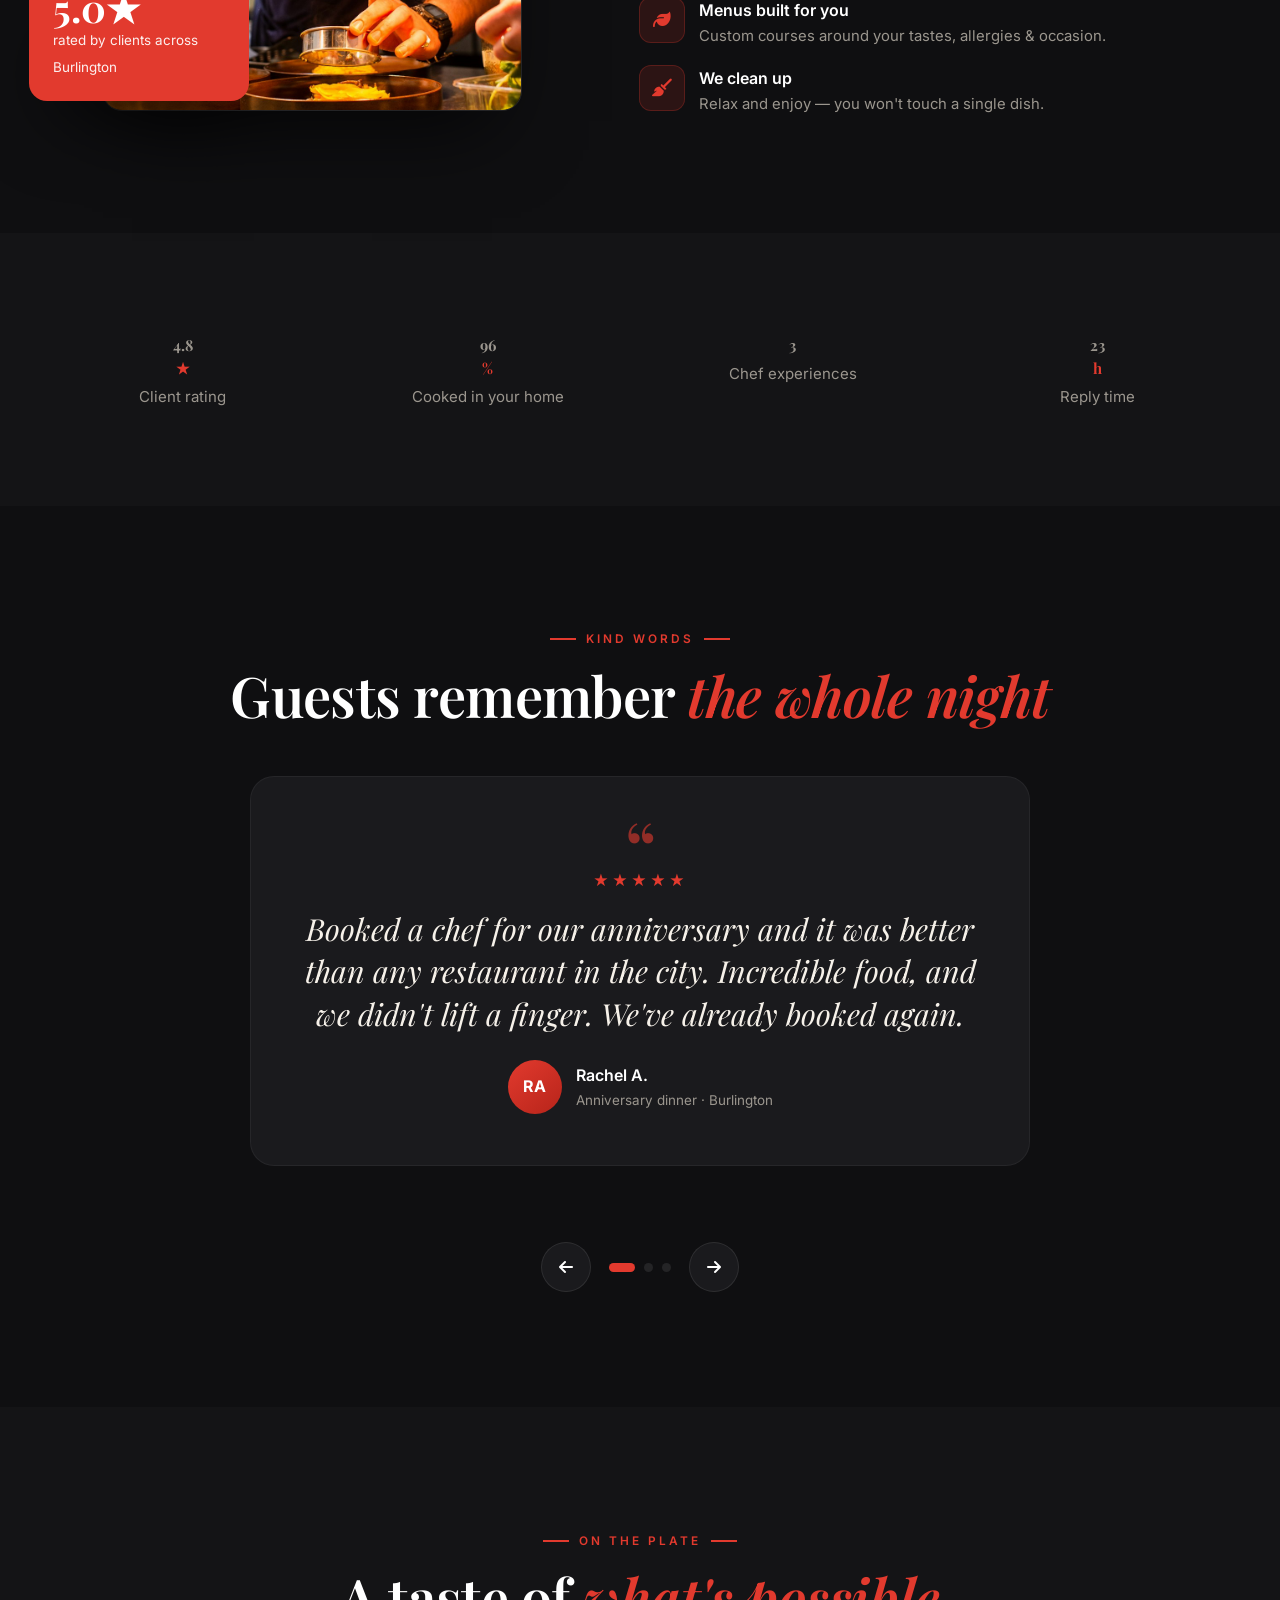
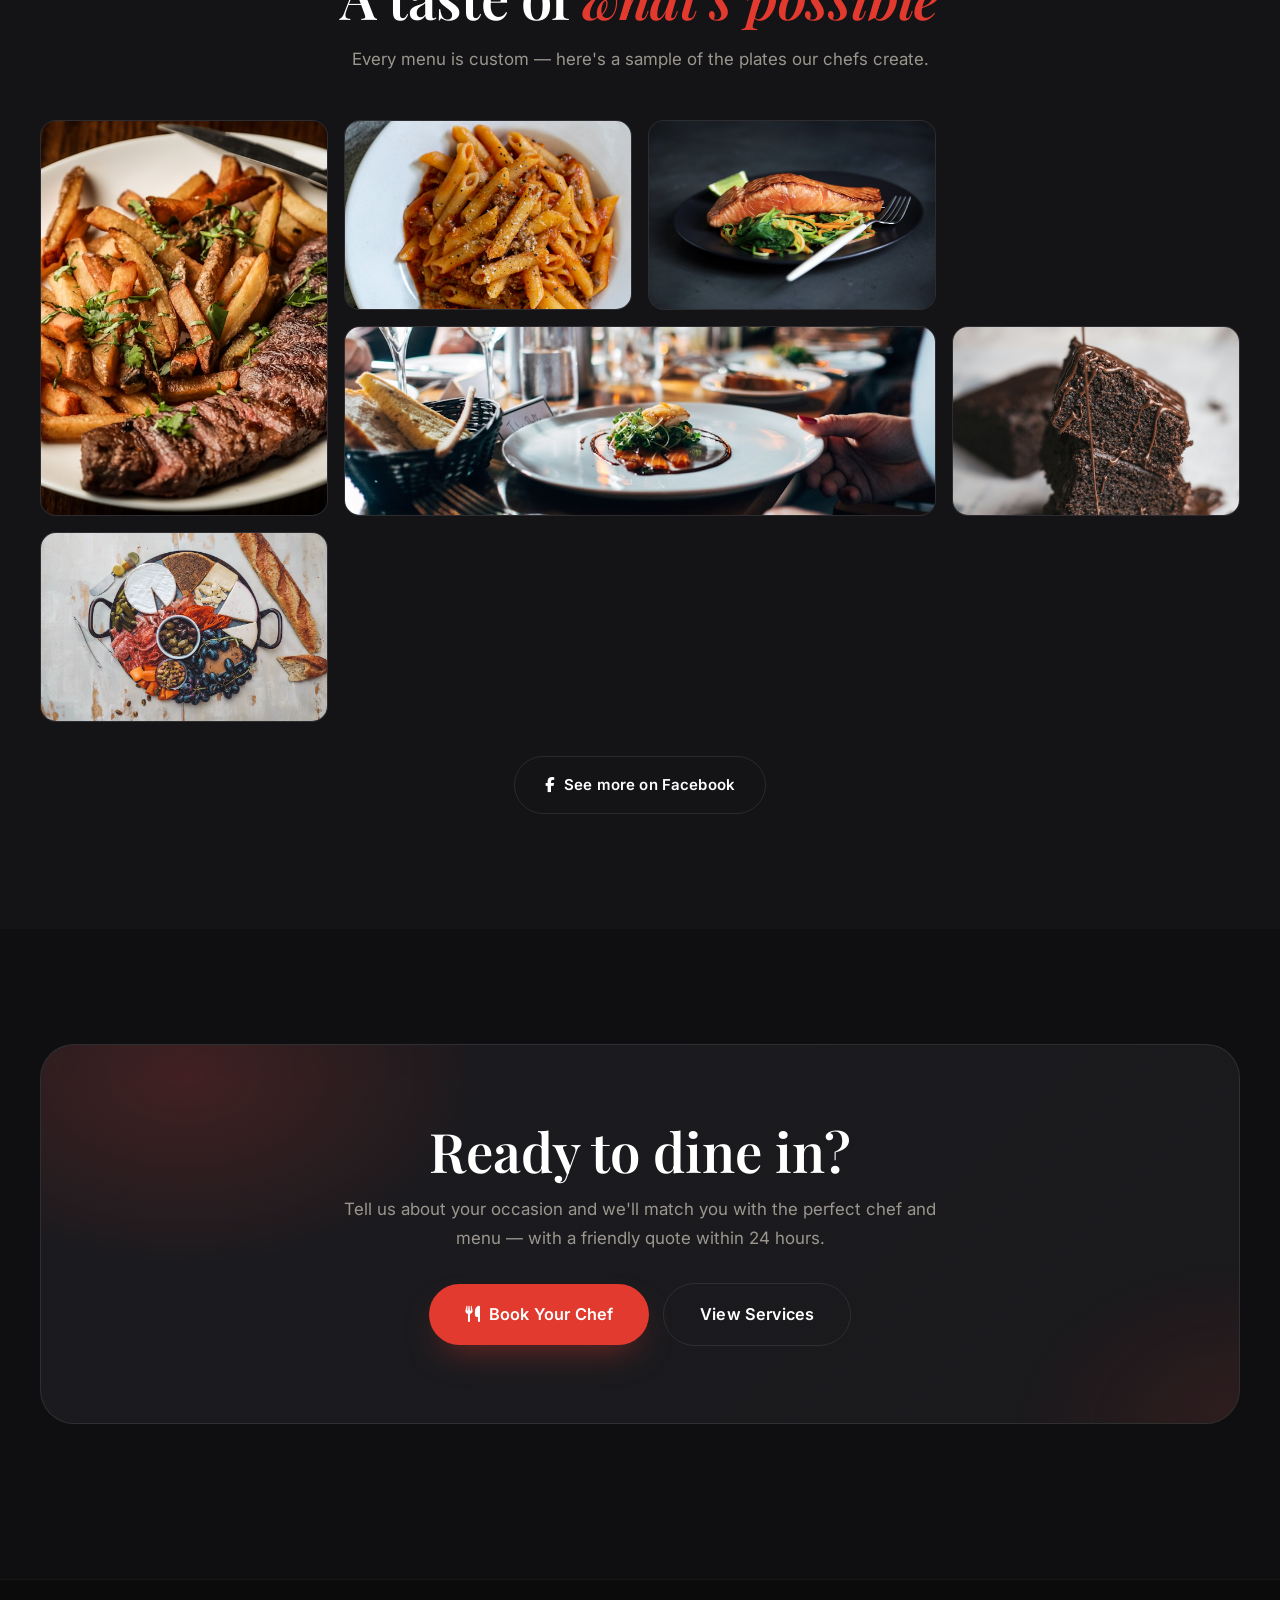
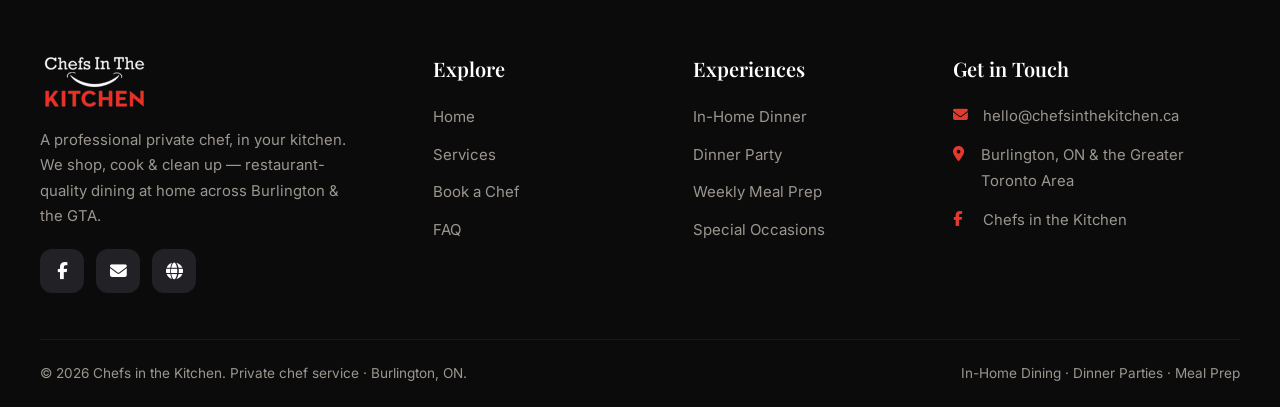
==== commit 314018c2: "Use real food photography throughout; fix badge & gallery - Replace SVG dish illustrations with real" ====
--- a/index.html
+++ b/index.html
@@ -100,8 +100,8 @@
         </div>
       </div>
       <div class="hero-visual" id="heroVisual">
-        <div class="hero-frame">
-          <img src="assets/dishes/plated-steak.svg" alt="Restaurant-quality plated dish" class="hero-plate" />
+        <div class="hero-photo-wrap">
+          <div class="hero-photo"><img src="assets/photos/steak.jpg" alt="Chef-prepared steak dinner, plated at home" /></div>
           <div class="hero-tag t1"><i class="fa-solid fa-star"></i><div><b>5.0 rating</b><small>Loved by clients</small></div></div>
           <div class="hero-tag t2"><i class="fa-solid fa-broom"></i><div><b>We clean up</b><small>You just enjoy</small></div></div>
         </div>
@@ -151,25 +151,31 @@
     <div class="container">
       <div class="dish-grid">
         <article class="dish-card reveal d1">
-          <div class="dish-media"><span class="dish-tag">Popular</span><img src="assets/dishes/cloche.svg" alt="In-home dinner" /></div>
-          <h3 class="dish-name">In-Home Dinner</h3>
-          <p class="dish-es">Date nights &amp; family meals</p>
-          <p class="dish-desc">A multi-course dinner cooked and plated in your home — the perfect intimate restaurant experience.</p>
-          <div class="dish-foot"><span class="pill"><i class="fa-solid fa-user-group"></i> 2+ guests</span><a href="services.html" class="link-arrow">Details <i class="fa-solid fa-arrow-right"></i></a></div>
+          <div class="dish-media"><img src="assets/photos/salmon.jpg" alt="In-home dinner" /><span class="dish-tag">Popular</span></div>
+          <div class="dish-body">
+            <h3 class="dish-name">In-Home Dinner</h3>
+            <p class="dish-es">Date nights &amp; family meals</p>
+            <p class="dish-desc">A multi-course dinner cooked and plated in your home — the perfect intimate restaurant experience.</p>
+            <div class="dish-foot"><span class="pill"><i class="fa-solid fa-user-group"></i> 2+ guests</span><a href="services.html" class="link-arrow">Details <i class="fa-solid fa-arrow-right"></i></a></div>
+          </div>
         </article>
         <article class="dish-card reveal d2">
-          <div class="dish-media"><span class="dish-tag">Signature</span><img src="assets/dishes/plated-steak.svg" alt="Dinner party" /></div>
-          <h3 class="dish-name">Dinner Party</h3>
-          <p class="dish-es">Impress your guests</p>
-          <p class="dish-desc">Host effortlessly while your chef handles a curated menu, service and cleanup for your gathering.</p>
-          <div class="dish-foot"><span class="pill"><i class="fa-solid fa-users"></i> 6+ guests</span><a href="services.html" class="link-arrow">Details <i class="fa-solid fa-arrow-right"></i></a></div>
+          <div class="dish-media"><img src="assets/photos/table.jpg" alt="Dinner party" /><span class="dish-tag">Signature</span></div>
+          <div class="dish-body">
+            <h3 class="dish-name">Dinner Party</h3>
+            <p class="dish-es">Impress your guests</p>
+            <p class="dish-desc">Host effortlessly while your chef handles a curated menu, service and cleanup for your gathering.</p>
+            <div class="dish-foot"><span class="pill"><i class="fa-solid fa-users"></i> 6+ guests</span><a href="services.html" class="link-arrow">Details <i class="fa-solid fa-arrow-right"></i></a></div>
+          </div>
         </article>
         <article class="dish-card reveal d3">
-          <div class="dish-media"><span class="dish-tag">Convenient</span><img src="assets/dishes/meal-prep.svg" alt="Weekly meal prep" /></div>
-          <h3 class="dish-name">Weekly Meal Prep</h3>
-          <p class="dish-es">Eat well, every day</p>
-          <p class="dish-desc">A week of fresh, chef-cooked meals portioned and stored — nutritious food ready when you are.</p>
-          <div class="dish-foot"><span class="pill"><i class="fa-solid fa-box"></i> Per week</span><a href="services.html" class="link-arrow">Details <i class="fa-solid fa-arrow-right"></i></a></div>
+          <div class="dish-media"><img src="assets/photos/mealprep.jpg" alt="Weekly meal prep" /><span class="dish-tag">Convenient</span></div>
+          <div class="dish-body">
+            <h3 class="dish-name">Weekly Meal Prep</h3>
+            <p class="dish-es">Eat well, every day</p>
+            <p class="dish-desc">A week of fresh, chef-cooked meals portioned and stored — nutritious food ready when you are.</p>
+            <div class="dish-foot"><span class="pill"><i class="fa-solid fa-box"></i> Per week</span><a href="services.html" class="link-arrow">Details <i class="fa-solid fa-arrow-right"></i></a></div>
+          </div>
         </article>
       </div>
       <div class="center" style="margin-top:44px"><a href="services.html" class="btn btn--ghost btn--lg reveal">Compare all services <i class="fa-solid fa-arrow-right"></i></a></div>
@@ -180,7 +186,7 @@
   <section class="section" id="about">
     <div class="container story-grid">
       <div class="story-collage reveal-scale">
-        <div class="story-frame"><img src="assets/dishes/salmon.svg" alt="Chef-prepared dish" class="story-plate-main" /></div>
+        <div class="story-media"><img src="assets/photos/chef.jpg" alt="Private chef plating a dish" /></div>
         <div class="story-badge"><b>5.0★</b><span>rated by clients across Burlington</span></div>
       </div>
       <div class="story-text">
@@ -252,12 +258,12 @@
     </div>
     <div class="container">
       <div class="gallery reveal">
-        <div class="gal-item tall" data-cap="Seared steak, red wine jus"><img src="assets/dishes/plated-steak.svg" alt="Plated steak" /><span class="gal-cap">Steak &amp; Jus</span></div>
-        <div class="gal-item" data-cap="Fresh pasta, house sauce"><img src="assets/dishes/pasta.svg" alt="Pasta" /><span class="gal-cap">Fresh Pasta</span></div>
-        <div class="gal-item" data-cap="Pan-seared salmon"><img src="assets/dishes/salmon.svg" alt="Salmon" /><span class="gal-cap">Salmon</span></div>
-        <div class="gal-item wide" data-cap="Fine-dining service at home"><img src="assets/dishes/cloche.svg" alt="Cloche service" /><span class="gal-cap">Plated Service</span></div>
-        <div class="gal-item" data-cap="Chocolate fondant &amp; berries"><img src="assets/dishes/dessert.svg" alt="Dessert" /><span class="gal-cap">Desserts</span></div>
-        <div class="gal-item" data-cap="Fresh weekly meal prep"><img src="assets/dishes/meal-prep.svg" alt="Meal prep" /><span class="gal-cap">Meal Prep</span></div>
+        <div class="gal-item tall" data-cap="Chef-seared steak &amp; frites"><img src="assets/photos/steak.jpg" alt="Plated steak" /><span class="gal-cap">Steak</span></div>
+        <div class="gal-item" data-cap="Fresh, hand-made pasta"><img src="assets/photos/pasta.jpg" alt="Pasta" /><span class="gal-cap">Fresh Pasta</span></div>
+        <div class="gal-item" data-cap="Pan-seared salmon"><img src="assets/photos/salmon.jpg" alt="Salmon" /><span class="gal-cap">Salmon</span></div>
+        <div class="gal-item wide" data-cap="Fine-dining service at your table"><img src="assets/photos/plating.jpg" alt="Plated fine dining" /><span class="gal-cap">Plated Dining</span></div>
+        <div class="gal-item" data-cap="Warm chocolate fondant"><img src="assets/photos/dessert.jpg" alt="Dessert" /><span class="gal-cap">Desserts</span></div>
+        <div class="gal-item" data-cap="Grazing &amp; charcuterie"><img src="assets/photos/canape.jpg" alt="Charcuterie board" /><span class="gal-cap">Grazing Boards</span></div>
       </div>
       <div class="center" style="margin-top:34px"><a href="https://www.facebook.com/chefsinthekitchen.official/" target="_blank" rel="noopener" class="btn btn--ghost reveal"><i class="fa-brands fa-facebook-f"></i> See more on Facebook</a></div>
     </div>
@@ -319,7 +325,7 @@
     <button class="lightbox-close" id="lbClose" aria-label="Close"><i class="fa-solid fa-xmark"></i></button>
     <button class="lightbox-nav prev" id="lbPrev" aria-label="Previous"><i class="fa-solid fa-chevron-left"></i></button>
     <button class="lightbox-nav next" id="lbNext" aria-label="Next"><i class="fa-solid fa-chevron-right"></i></button>
-    <div><img id="lbImg" src="assets/dishes/plated-steak.svg" alt="" /><div class="lightbox-cap" id="lbCap"></div></div>
+    <div><img id="lbImg" src="assets/photos/steak.jpg" alt="" /><div class="lightbox-cap" id="lbCap"></div></div>
   </div>
 
   <a href="book.html#quote" class="fab-cta" aria-label="Book your chef"><i class="fa-solid fa-utensils"></i><span>Book Your Chef</span></a>
--- a/css/styles.css
+++ b/css/styles.css
@@ -157,18 +157,18 @@
 .hero-meta .m span { font-size: 0.82rem; color: var(--text-soft); margin-top: 4px; display: block; }
 .hero-meta .divider { width: 1px; height: 40px; background: var(--line); }
 
-.hero-visual { position: relative; display: grid; place-items: center; min-height: 440px; }
-.hero-frame { position: relative; width: min(460px, 100%); aspect-ratio: 1 / 1; display: grid; place-items: center; }
-.hero-frame::before { content: ""; position: absolute; inset: 10%; border-radius: 50%; background: radial-gradient(circle, rgba(226,58,46,0.35), transparent 62%); filter: blur(26px); }
-.hero-frame::after { content: ""; position: absolute; inset: 6%; border-radius: 50%; border: 1px solid var(--line); }
-.hero-plate { position: relative; width: 80%; filter: drop-shadow(0 44px 60px rgba(0,0,0,0.65)); animation: floatY 7s var(--ease) infinite; }
-@keyframes floatY { 0%,100% { transform: translateY(0); } 50% { transform: translateY(-12px); } }
-.hero-tag { position: absolute; display: flex; align-items: center; gap: 11px; background: var(--surface); border: 1px solid var(--line); padding: 12px 16px; border-radius: 14px; box-shadow: var(--shadow-md); font-size: 0.86rem; }
+.hero-visual { position: relative; display: grid; place-items: center; min-height: 460px; }
+.hero-visual::before { content: ""; position: absolute; width: 78%; height: 78%; border-radius: 50%; background: radial-gradient(circle, rgba(226,58,46,0.30), transparent 66%); filter: blur(50px); }
+.hero-photo-wrap { position: relative; width: min(430px, 100%); }
+.hero-photo { position: relative; border-radius: 24px; overflow: hidden; border: 1px solid var(--line); box-shadow: var(--shadow-lg); aspect-ratio: 4 / 5; }
+.hero-photo img { width: 100%; height: 100%; object-fit: cover; }
+.hero-photo::after { content: ""; position: absolute; inset: 0; background: linear-gradient(180deg, transparent 48%, rgba(11,11,12,0.5)); }
+.hero-tag { position: absolute; z-index: 2; display: flex; align-items: center; gap: 11px; background: rgba(26,26,29,0.92); backdrop-filter: blur(8px); border: 1px solid var(--line); padding: 12px 16px; border-radius: 14px; box-shadow: var(--shadow-md); font-size: 0.86rem; }
 .hero-tag i { color: var(--red); font-size: 1.05rem; }
 .hero-tag b { color: var(--white); font-weight: 600; display: block; }
 .hero-tag small { color: var(--text-soft); font-size: 0.74rem; }
-.hero-tag.t1 { top: 8%; right: 2%; }
-.hero-tag.t2 { bottom: 8%; left: 0; }
+.hero-tag.t1 { top: 22px; right: -20px; }
+.hero-tag.t2 { bottom: 24px; left: -20px; }
 
 /* ============ MARQUEE ============ */
 .marquee { background: var(--red); color: #fff; overflow: hidden; }
@@ -189,16 +189,17 @@
 
 /* ============ SERVICE / DISH CARDS ============ */
 .dish-grid { display: grid; grid-template-columns: repeat(3, 1fr); gap: 26px; margin-top: 54px; }
-.dish-card { position: relative; background: var(--surface); border-radius: var(--r-lg); padding: 30px 26px 28px; text-align: center; border: 1px solid var(--line-2); overflow: hidden; transition: transform 0.5s var(--ease), border-color 0.5s; }
-.dish-card::before { content: ""; position: absolute; inset: 0 0 auto; height: 120px; background: radial-gradient(120% 100% at 50% 0%, rgba(226,58,46,0.12), transparent 70%); }
+.dish-card { position: relative; background: var(--surface); border-radius: var(--r-lg); overflow: hidden; border: 1px solid var(--line-2); transition: transform 0.5s var(--ease), border-color 0.5s; display: flex; flex-direction: column; }
 .dish-card:hover { transform: translateY(-10px); border-color: rgba(226,58,46,0.4); }
-.dish-media { position: relative; width: 168px; height: 168px; margin: 0 auto 18px; }
-.dish-media img { width: 100%; height: 100%; transition: transform 0.6s var(--ease); }
-.dish-card:hover .dish-media img { transform: scale(1.07); }
-.dish-tag { position: absolute; top: 6px; right: 0; background: var(--red); color: #fff; font-size: 0.64rem; font-weight: 700; letter-spacing: 0.08em; text-transform: uppercase; padding: 5px 11px; border-radius: 100px; }
+.dish-media { position: relative; width: 100%; aspect-ratio: 16 / 11; overflow: hidden; }
+.dish-media img { width: 100%; height: 100%; object-fit: cover; transition: transform 0.7s var(--ease); }
+.dish-card:hover .dish-media img { transform: scale(1.06); }
+.dish-media::after { content: ""; position: absolute; inset: 0; background: linear-gradient(180deg, transparent 55%, rgba(26,26,29,0.7)); }
+.dish-tag { position: absolute; z-index: 2; top: 14px; right: 14px; background: var(--red); color: #fff; font-size: 0.64rem; font-weight: 700; letter-spacing: 0.08em; text-transform: uppercase; padding: 5px 11px; border-radius: 100px; box-shadow: var(--shadow-sm); }
+.dish-body { padding: 24px 26px 26px; display: flex; flex-direction: column; flex: 1; }
 .dish-name { font-family: var(--font-display); font-size: 1.6rem; font-weight: 600; color: var(--white); }
 .dish-es { color: var(--red); font-style: italic; font-family: var(--font-display); font-size: 1rem; }
-.dish-desc { margin-top: 10px; color: var(--text-soft); font-size: 0.95rem; }
+.dish-desc { margin-top: 10px; color: var(--text-soft); font-size: 0.95rem; flex: 1; }
 .dish-foot { margin-top: 18px; padding-top: 16px; border-top: 1px solid var(--line-2); display: flex; align-items: center; justify-content: space-between; gap: 10px; }
 .dish-price { font-weight: 700; color: var(--white); }
 .dish-price small { font-weight: 400; color: var(--text-soft); }
@@ -207,9 +208,8 @@
 /* ============ STORY / ABOUT ============ */
 .story-grid { display: grid; grid-template-columns: 0.95fr 1.05fr; gap: 56px; align-items: center; }
 .story-collage { position: relative; }
-.story-frame { position: relative; width: min(400px, 100%); margin-inline: auto; }
-.story-frame::before { content: ""; position: absolute; inset: 8%; border-radius: 50%; background: radial-gradient(circle, rgba(226,58,46,0.28), transparent 62%); filter: blur(24px); }
-.story-plate-main { position: relative; width: 100%; filter: drop-shadow(0 30px 44px rgba(0,0,0,0.6)); }
+.story-media { position: relative; width: min(420px, 100%); margin-inline: auto; border-radius: 20px; overflow: hidden; border: 1px solid var(--line); box-shadow: var(--shadow-lg); aspect-ratio: 4 / 5; }
+.story-media img { width: 100%; height: 100%; object-fit: cover; }
 .story-badge { position: absolute; bottom: 2%; left: -2%; background: var(--red); color: #fff; border-radius: 18px; padding: 20px 24px; box-shadow: var(--shadow-lg); max-width: 220px; }
 .story-badge b { font-family: var(--font-display); font-size: 2.4rem; display: block; line-height: 1; font-weight: 700; }
 .story-badge span { font-size: 0.84rem; opacity: 0.92; }
@@ -250,8 +250,8 @@
 
 /* ============ GALLERY ============ */
 .gallery { display: grid; grid-template-columns: repeat(4, 1fr); grid-auto-rows: 190px; gap: 16px; margin-top: 46px; }
-.gal-item { position: relative; border-radius: var(--r-md); overflow: hidden; cursor: pointer; background: var(--surface-2); border: 1px solid var(--line-2); display: grid; place-items: center; }
-.gal-item img { width: 82%; transition: transform 0.6s var(--ease); }
+.gal-item { position: relative; border-radius: var(--r-md); overflow: hidden; cursor: pointer; background: var(--surface-2); border: 1px solid var(--line-2); }
+.gal-item img { width: 100%; height: 100%; object-fit: cover; transition: transform 0.6s var(--ease); }
 .gal-item.tall { grid-row: span 2; } .gal-item.wide { grid-column: span 2; }
 .gal-item::after { content: "\f00e"; font-family: "Font Awesome 6 Free"; font-weight: 900; position: absolute; inset: 0; display: grid; place-items: center; color: #fff; background: linear-gradient(160deg, rgba(226,58,46,0), rgba(0,0,0,0.72)); opacity: 0; transition: opacity 0.4s; font-size: 1.3rem; }
 .gal-item:hover::after { opacity: 1; } .gal-item:hover img { transform: scale(1.08); }
@@ -324,10 +324,11 @@
 .menu-card { background: var(--surface); border-radius: var(--r-lg); border: 1px solid var(--line-2); overflow: hidden; display: flex; flex-direction: column; transition: transform 0.5s var(--ease), border-color 0.5s; }
 .menu-card:hover { transform: translateY(-8px); border-color: rgba(226,58,46,0.4); }
 .menu-card.hide { display: none; }
-.menu-card-media { position: relative; padding: 24px; background: radial-gradient(120% 120% at 50% 0%, var(--surface-2), var(--surface)); display: grid; place-items: center; }
-.menu-card-media img { width: 148px; height: 148px; transition: transform 0.6s var(--ease); }
+.menu-card-media { position: relative; width: 100%; aspect-ratio: 16 / 11; overflow: hidden; }
+.menu-card-media img { width: 100%; height: 100%; object-fit: cover; transition: transform 0.7s var(--ease); }
 .menu-card:hover .menu-card-media img { transform: scale(1.06); }
-.menu-badges { position: absolute; top: 14px; left: 14px; display: flex; flex-direction: column; gap: 6px; }
+.menu-card-media::after { content: ""; position: absolute; inset: 0; background: linear-gradient(180deg, transparent 55%, rgba(26,26,29,0.65)); }
+.menu-badges { position: absolute; z-index: 2; top: 14px; left: 14px; display: flex; flex-direction: column; gap: 6px; }
 .menu-badge { font-size: 0.62rem; font-weight: 700; letter-spacing: 0.06em; text-transform: uppercase; padding: 4px 10px; border-radius: 100px; background: var(--red); color: #fff; }
 .menu-badge.veg { background: #4E7A3A; } .menu-badge.pop { background: var(--cream); color: #17110E; }
 .menu-card-body { padding: 22px 24px 24px; display: flex; flex-direction: column; flex: 1; }
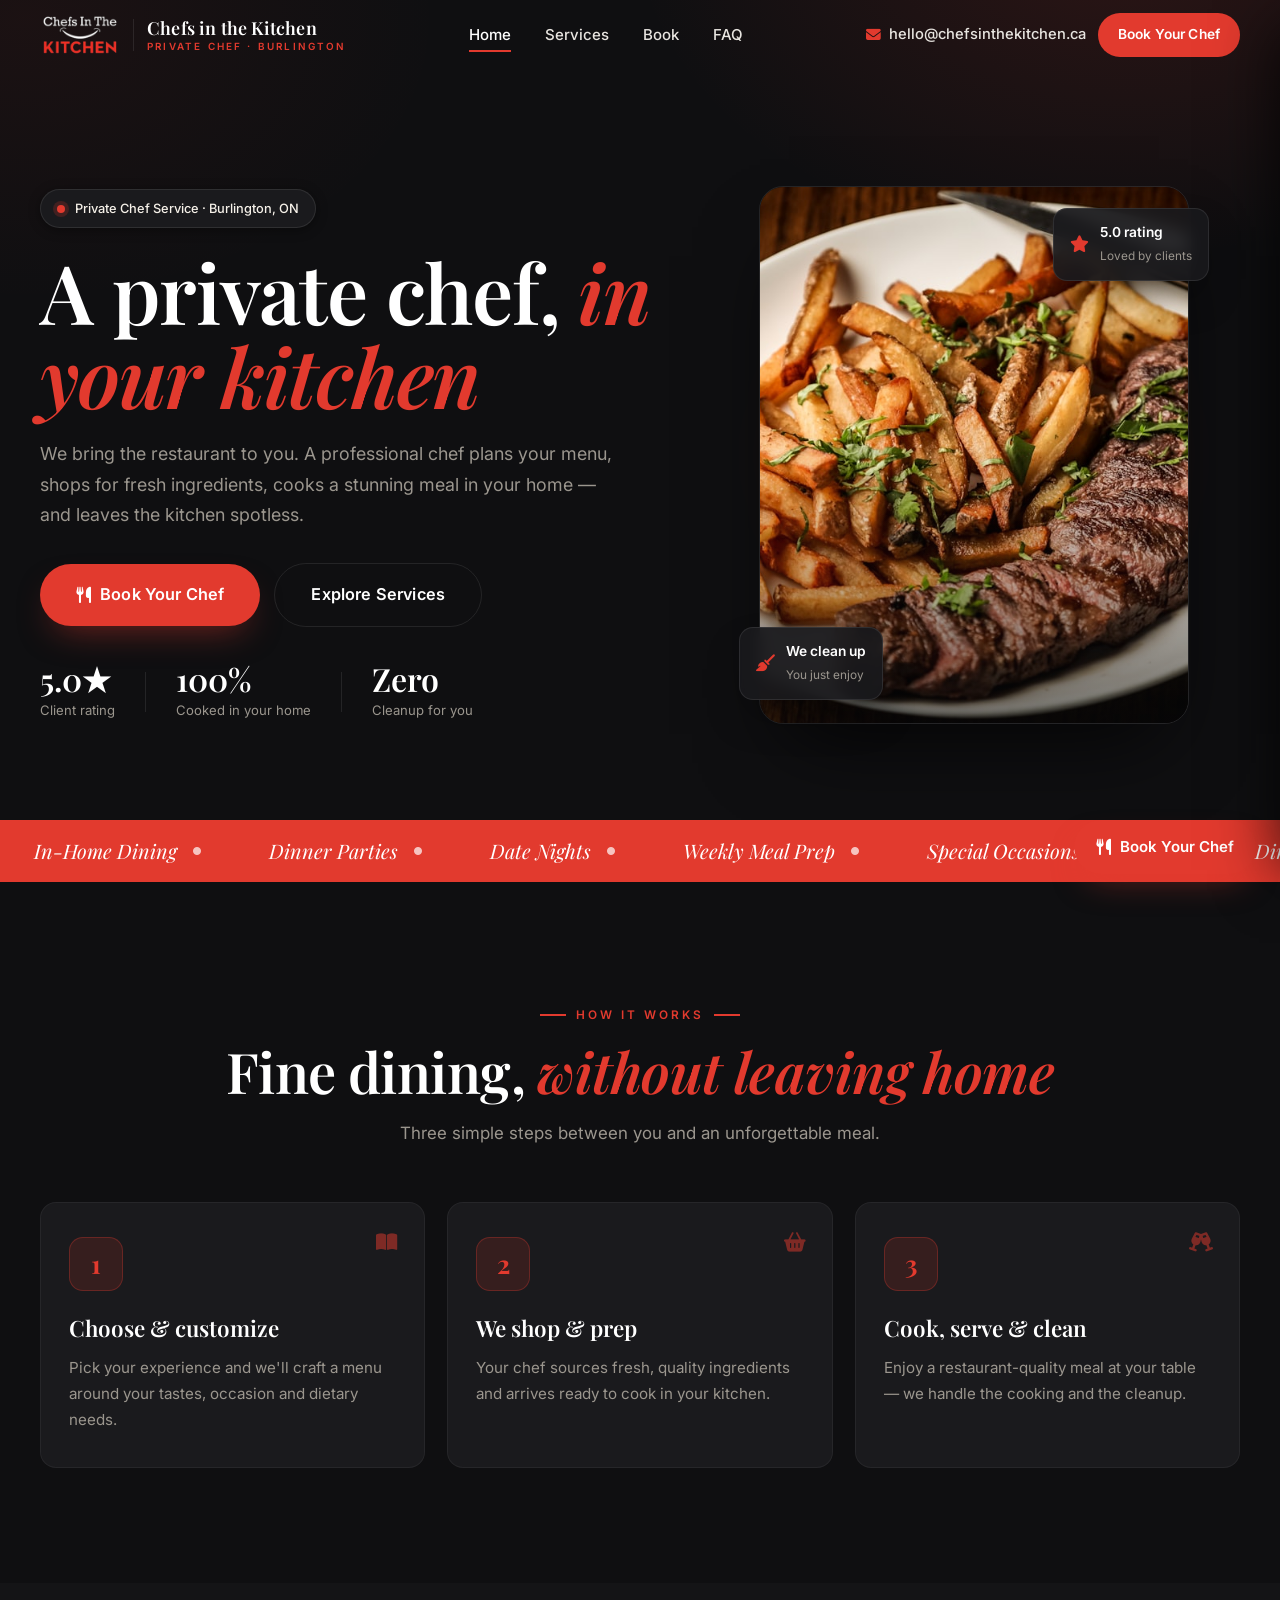
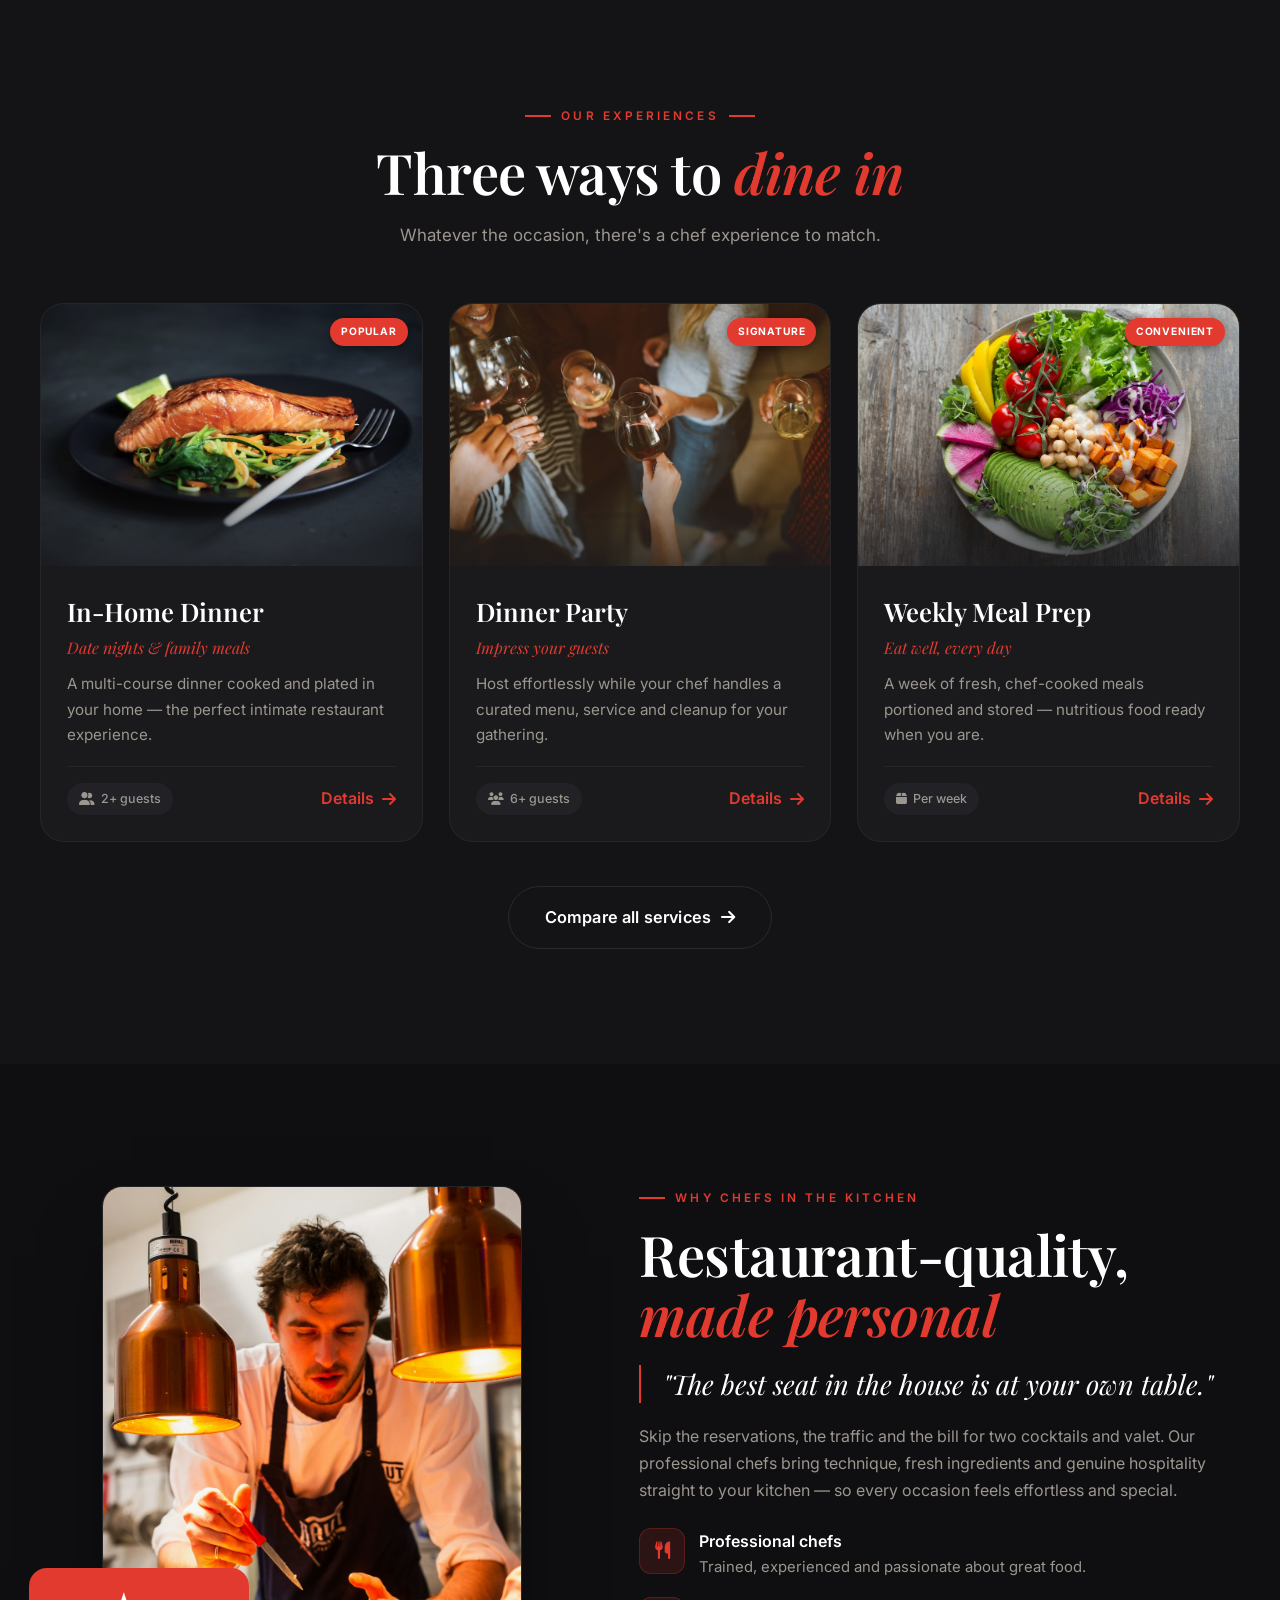
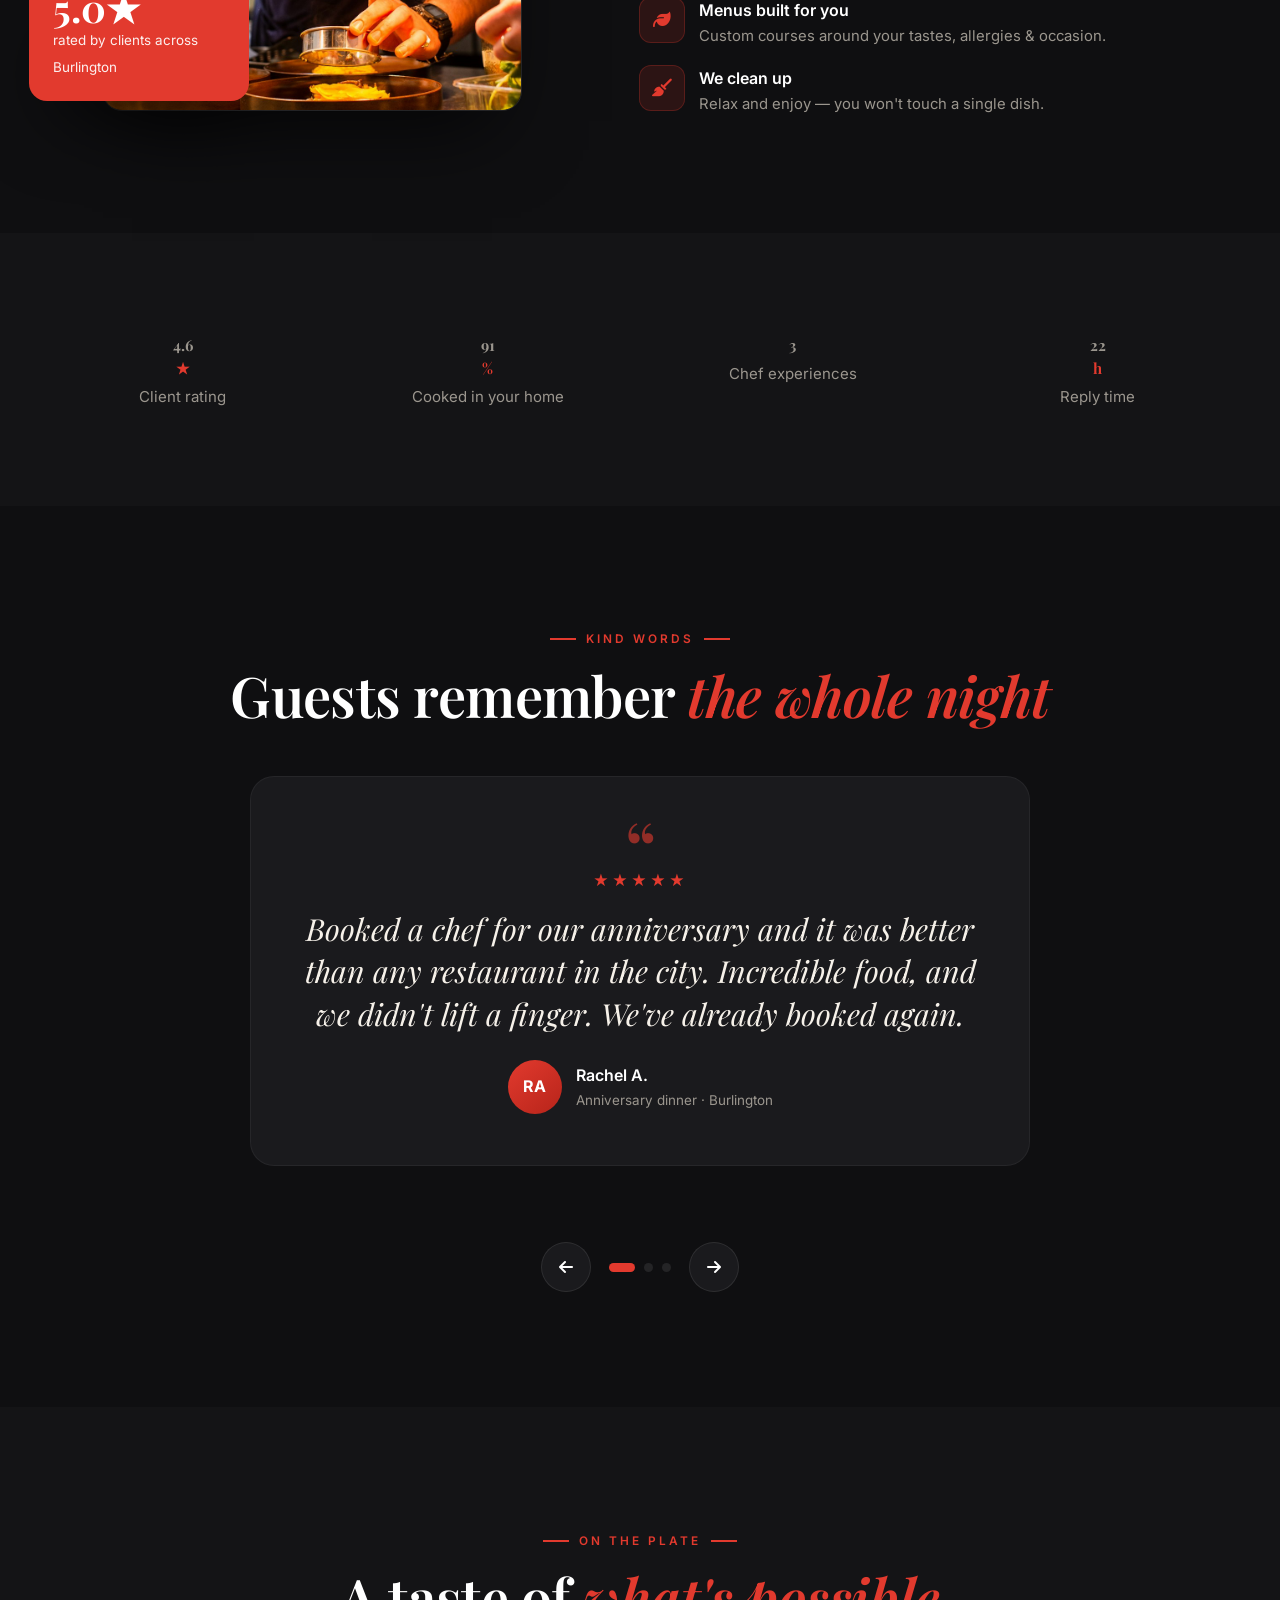
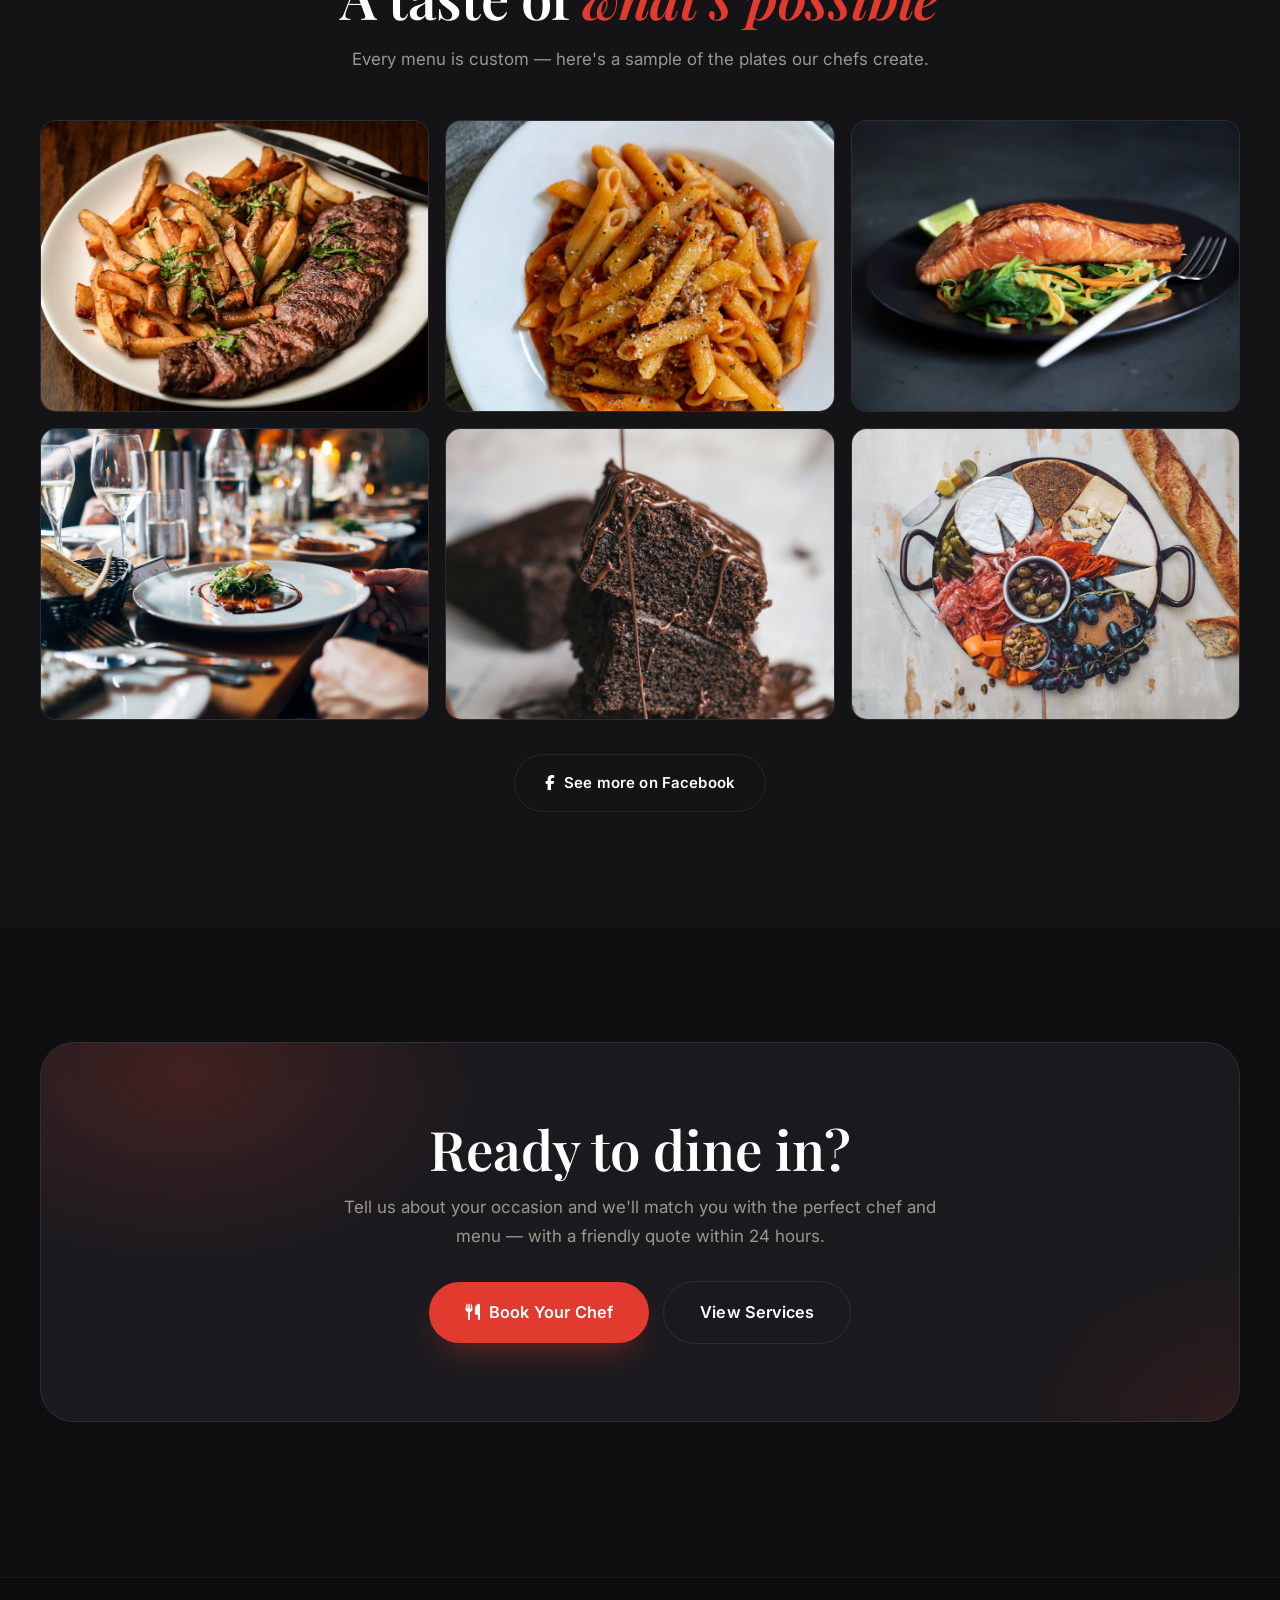
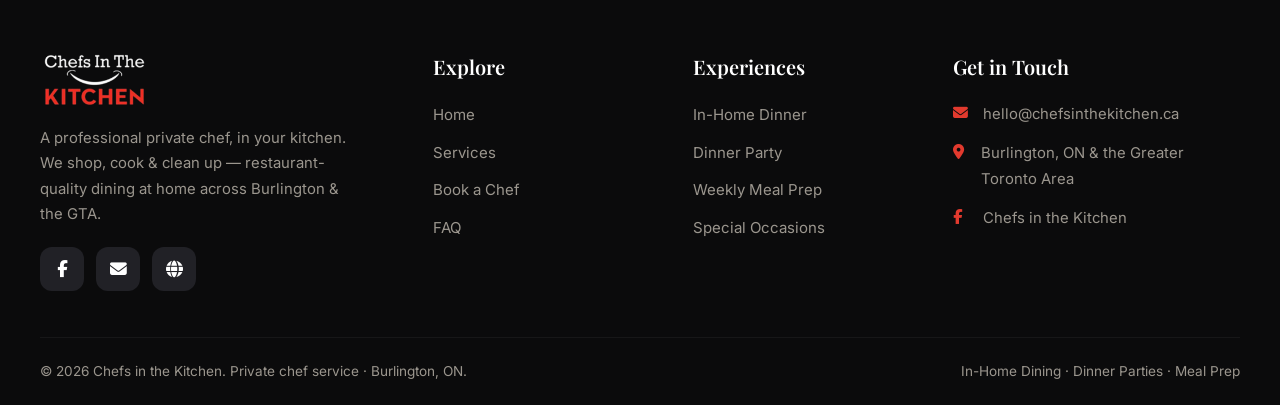
==== commit 628e652b: "Gallery: clean uniform 3x2 grid Replace the lopsided tall/wide masonry (which left empty gaps) with " ====
--- a/index.html
+++ b/index.html
@@ -258,10 +258,10 @@
     </div>
     <div class="container">
       <div class="gallery reveal">
-        <div class="gal-item tall" data-cap="Chef-seared steak &amp; frites"><img src="assets/photos/steak.jpg" alt="Plated steak" /><span class="gal-cap">Steak</span></div>
+        <div class="gal-item" data-cap="Chef-seared steak &amp; frites"><img src="assets/photos/steak.jpg" alt="Plated steak" /><span class="gal-cap">Steak</span></div>
         <div class="gal-item" data-cap="Fresh, hand-made pasta"><img src="assets/photos/pasta.jpg" alt="Pasta" /><span class="gal-cap">Fresh Pasta</span></div>
         <div class="gal-item" data-cap="Pan-seared salmon"><img src="assets/photos/salmon.jpg" alt="Salmon" /><span class="gal-cap">Salmon</span></div>
-        <div class="gal-item wide" data-cap="Fine-dining service at your table"><img src="assets/photos/plating.jpg" alt="Plated fine dining" /><span class="gal-cap">Plated Dining</span></div>
+        <div class="gal-item" data-cap="Fine-dining service at your table"><img src="assets/photos/plating.jpg" alt="Plated fine dining" /><span class="gal-cap">Plated Dining</span></div>
         <div class="gal-item" data-cap="Warm chocolate fondant"><img src="assets/photos/dessert.jpg" alt="Dessert" /><span class="gal-cap">Desserts</span></div>
         <div class="gal-item" data-cap="Grazing &amp; charcuterie"><img src="assets/photos/canape.jpg" alt="Charcuterie board" /><span class="gal-cap">Grazing Boards</span></div>
       </div>
--- a/css/styles.css
+++ b/css/styles.css
@@ -249,10 +249,9 @@
 .tst-dot.active { background: var(--red); width: 26px; border-radius: 6px; }
 
 /* ============ GALLERY ============ */
-.gallery { display: grid; grid-template-columns: repeat(4, 1fr); grid-auto-rows: 190px; gap: 16px; margin-top: 46px; }
-.gal-item { position: relative; border-radius: var(--r-md); overflow: hidden; cursor: pointer; background: var(--surface-2); border: 1px solid var(--line-2); }
+.gallery { display: grid; grid-template-columns: repeat(3, 1fr); gap: 16px; margin-top: 46px; }
+.gal-item { position: relative; aspect-ratio: 4 / 3; border-radius: var(--r-md); overflow: hidden; cursor: pointer; background: var(--surface-2); border: 1px solid var(--line-2); }
 .gal-item img { width: 100%; height: 100%; object-fit: cover; transition: transform 0.6s var(--ease); }
-.gal-item.tall { grid-row: span 2; } .gal-item.wide { grid-column: span 2; }
 .gal-item::after { content: "\f00e"; font-family: "Font Awesome 6 Free"; font-weight: 900; position: absolute; inset: 0; display: grid; place-items: center; color: #fff; background: linear-gradient(160deg, rgba(226,58,46,0), rgba(0,0,0,0.72)); opacity: 0; transition: opacity 0.4s; font-size: 1.3rem; }
 .gal-item:hover::after { opacity: 1; } .gal-item:hover img { transform: scale(1.08); }
 .gal-cap { position: absolute; left: 14px; bottom: 12px; z-index: 2; color: #fff; font-weight: 500; font-size: 0.9rem; opacity: 0; transform: translateY(8px); transition: opacity 0.4s, transform 0.4s; text-shadow: 0 2px 8px rgba(0,0,0,0.6); }
@@ -477,8 +476,7 @@
 @media (max-width: 760px) {
   .dish-grid, .menu-grid, .pkg-grid, .contact-grid { grid-template-columns: 1fr; }
   .pkg.featured { transform: none; } .pkg.featured:hover { transform: translateY(-8px); }
-  .gallery { grid-template-columns: repeat(2, 1fr); grid-auto-rows: 150px; }
-  .gal-item.wide { grid-column: span 2; }
+  .gallery { grid-template-columns: repeat(2, 1fr); }
   .footer-top { grid-template-columns: 1fr; }
   .cta-band { border-radius: var(--r-lg); }
   .field-row { grid-template-columns: 1fr; }
